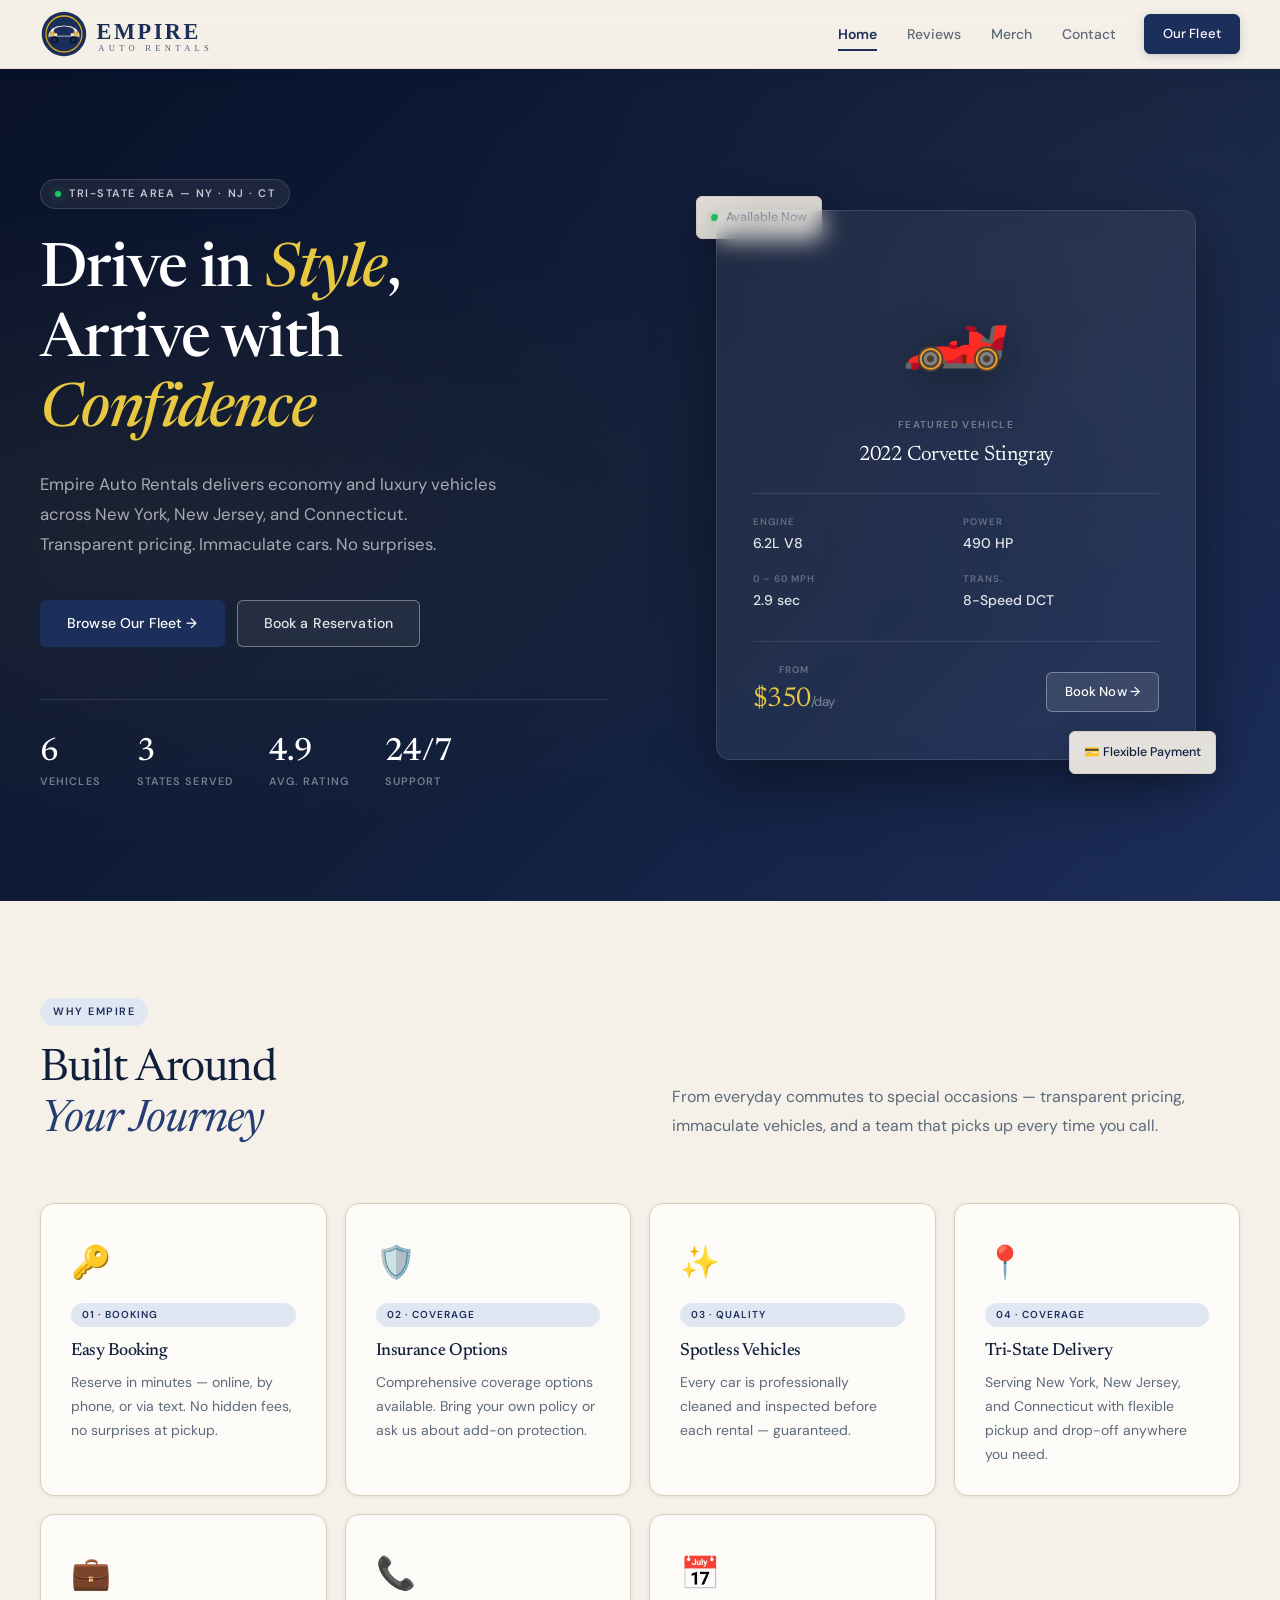
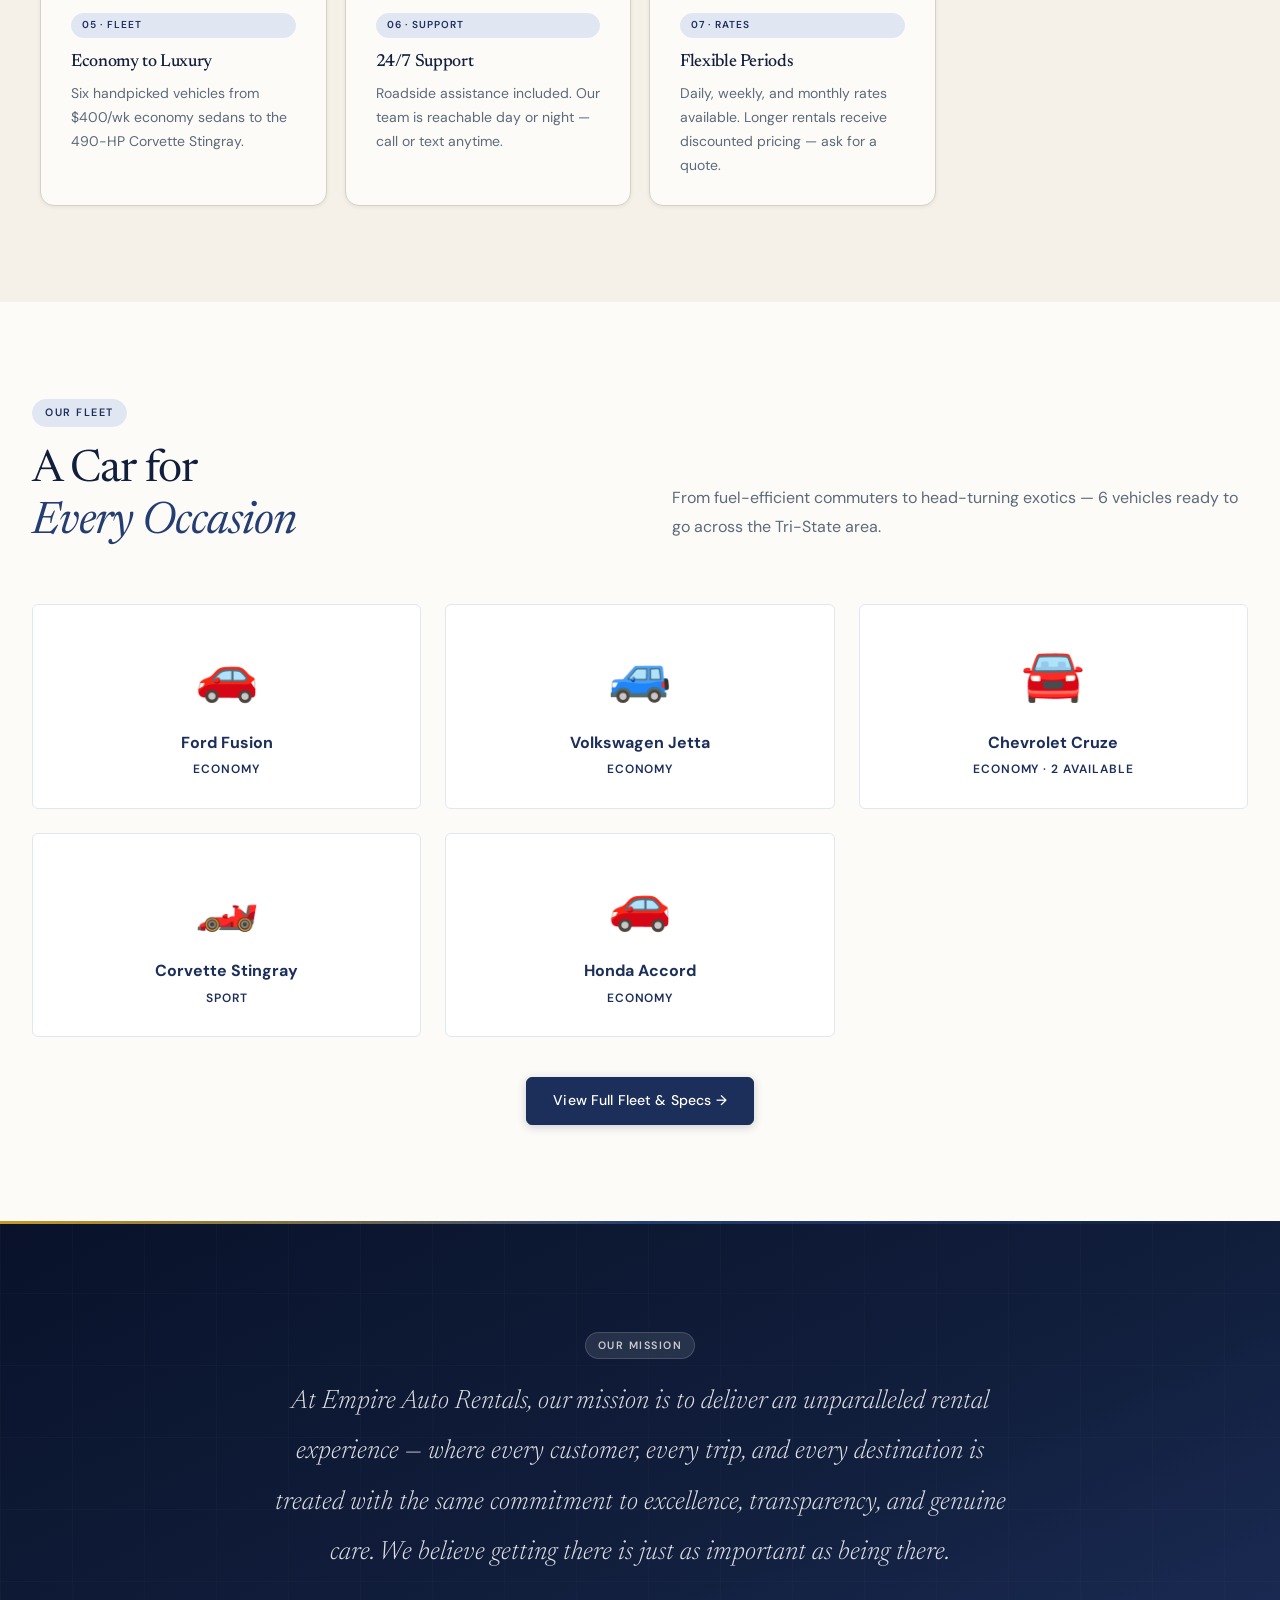
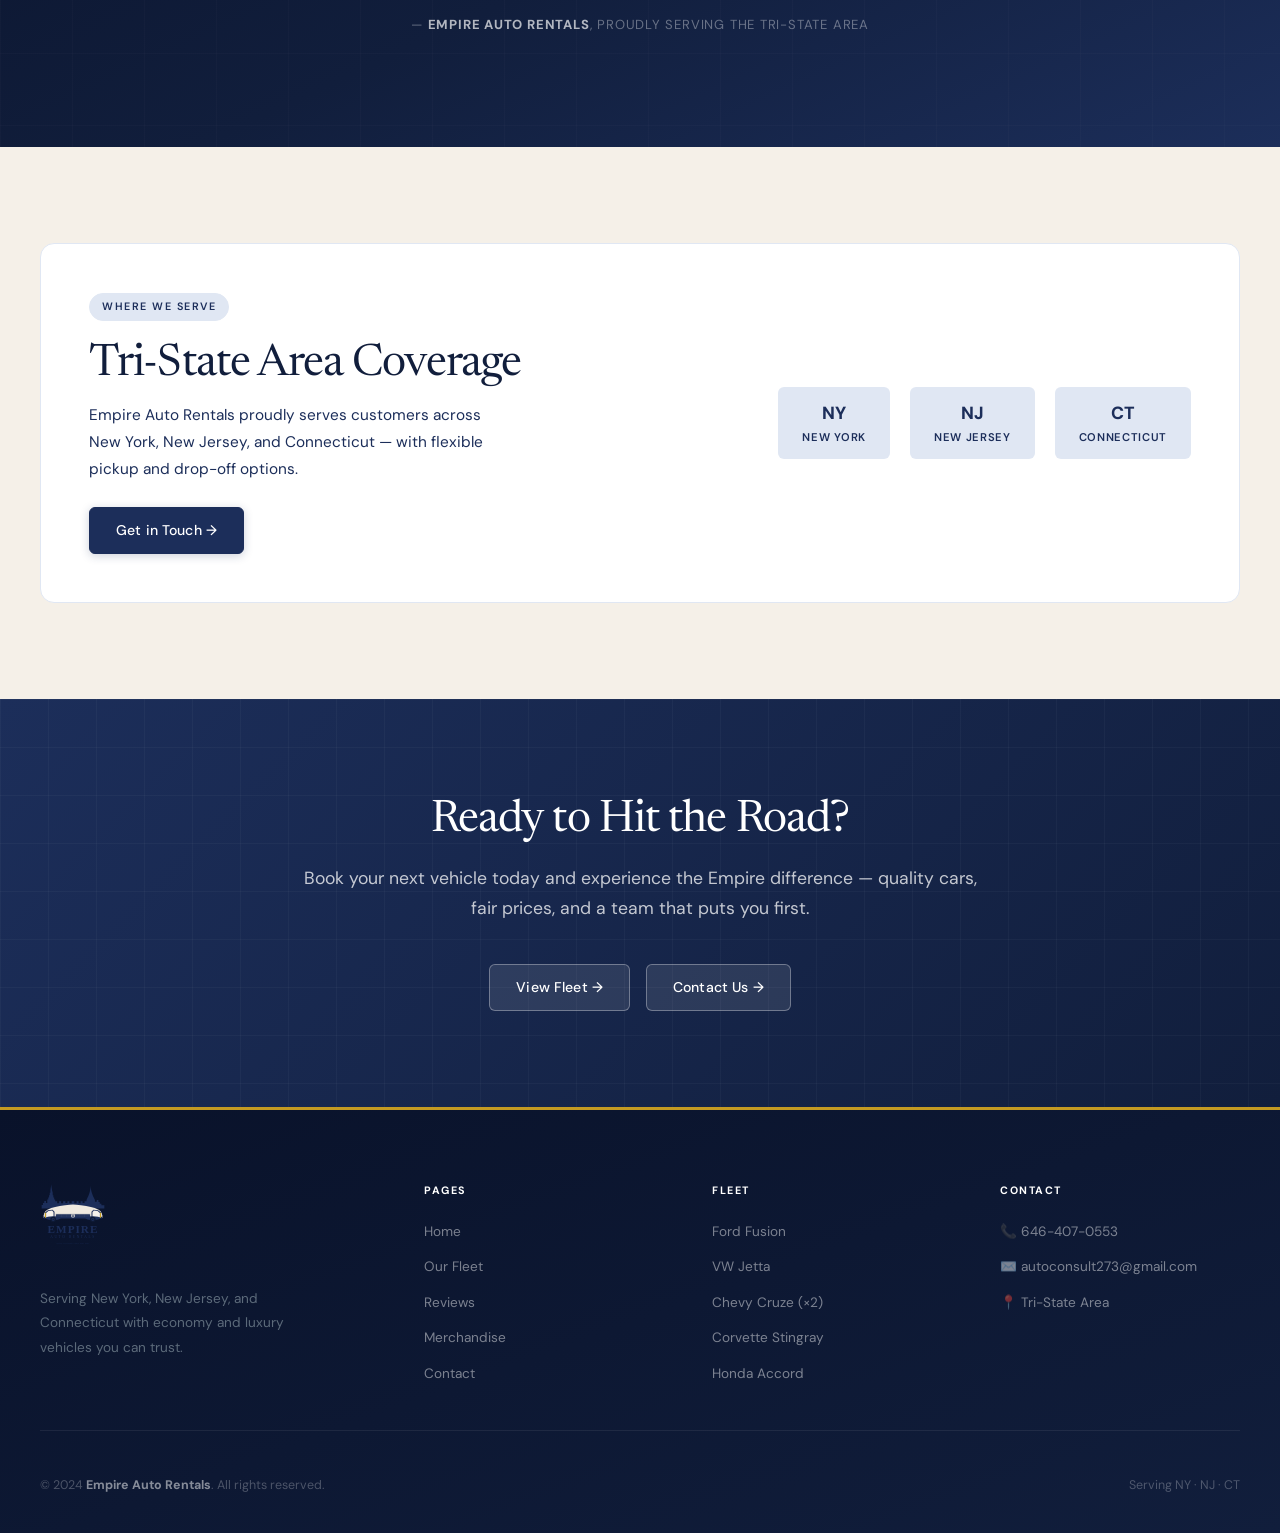
==== index.html @ 50d5dd6f "Add horizontal navbar logo and display full logo in footer" ====
<!DOCTYPE html>
<html lang="en">
<head>
  <meta charset="UTF-8" />
  <meta name="viewport" content="width=device-width, initial-scale=1.0" />
  <title>Empire Auto Rentals — Premium Car Rentals in the Tri-State Area</title>
  <meta name="description" content="Empire Auto Rentals offers economy and luxury car rentals across the Tri-State area. Book online today." />
  <link rel="preconnect" href="https://fonts.googleapis.com" />
  <link rel="preconnect" href="https://fonts.gstatic.com" crossorigin />
  <link href="https://fonts.googleapis.com/css2?family=Newsreader:ital,opsz,wght@0,6..72,300;0,6..72,400;0,6..72,500;0,6..72,700;1,6..72,300;1,6..72,400&family=DM+Sans:ital,opsz,wght@0,9..40,300;0,9..40,400;0,9..40,500;0,9..40,600;0,9..40,700;1,9..40,400&display=swap" rel="stylesheet" />
  <link rel="stylesheet" href="css/styles.css" />
  <style>
    /* ===== HOME EXTRAS ===== */
    .cta-section {
      background: linear-gradient(135deg, var(--blue) 0%, #111E3C 100%);
      padding: 96px 32px;
      text-align: center;
      position: relative;
      overflow: hidden;
    }
    .cta-section::before {
      content: '';
      position: absolute; inset: 0;
      background-image: linear-gradient(rgba(255,255,255,0.03) 1px, transparent 1px),
                        linear-gradient(90deg, rgba(255,255,255,0.03) 1px, transparent 1px);
      background-size: 48px 48px;
    }
    .cta-inner { position: relative; z-index: 1; max-width: 680px; margin: 0 auto; }
    .cta-section h2 { color: var(--white); margin-bottom: 16px; }
    .cta-section p  { color: rgba(255,255,255,0.75); font-size: 1.1rem; margin-bottom: 40px; }
    .cta-buttons    { display: flex; gap: 16px; justify-content: center; flex-wrap: wrap; }
    .cta-buttons .btn-outline { color: var(--white); border-color: rgba(255,255,255,0.5); }
    .cta-buttons .btn-outline:hover { background: rgba(255,255,255,0.15); border-color: var(--white); }

    .preview-section { background: var(--card); padding: 96px 32px; }
    .preview-cars {
      display: grid;
      grid-template-columns: repeat(3, 1fr);
      gap: 24px;
      margin-bottom: 40px;
    }
    .preview-car {
      background: var(--white);
      border-radius: var(--radius);
      border: 1px solid var(--blue-pale);
      padding: 28px 24px;
      text-align: center;
      transition: all var(--transition);
    }
    .preview-car:hover {
      transform: translateY(-6px);
      box-shadow: var(--shadow-md);
      border-color: #B0C0DA;
    }
    .preview-car-emoji { font-size: 3.2rem; margin-bottom: 12px; }
    .preview-car-name  { font-weight: 700; color: var(--blue); font-size: 1rem; margin-bottom: 4px; }
    .preview-car-type  { font-size: 0.75rem; color: var(--text-muted); font-weight: 600; text-transform: uppercase; letter-spacing: 0.08em; }

    .service-area {
      background: var(--white);
      border-radius: var(--radius-lg);
      border: 1px solid var(--blue-pale);
      padding: 48px;
      display: flex;
      align-items: center;
      gap: 48px;
      flex-wrap: wrap;
    }
    .service-text { flex: 1; min-width: 240px; }
    .service-states {
      display: flex;
      gap: 20px;
      flex-wrap: wrap;
    }
    .state-chip {
      background: var(--blue-pale);
      color: var(--blue);
      padding: 12px 24px;
      border-radius: var(--radius);
      font-weight: 800;
      font-size: 1.1rem;
      text-align: center;
    }
    .state-chip small {
      display: block;
      font-size: 0.7rem;
      font-weight: 600;
      color: var(--text-muted);
      text-transform: uppercase;
      letter-spacing: 0.06em;
    }

    @media (max-width: 768px) {
      .preview-cars   { grid-template-columns: 1fr 1fr; }
      .service-area   { padding: 28px; gap: 28px; }
    }
    @media (max-width: 500px) {
      .preview-cars   { grid-template-columns: 1fr; }
    }
  </style>
</head>
<body>

  <!-- ===== NAVBAR ===== -->
  <nav class="navbar">
    <div class="nav-inner">
      <a href="index.html" class="nav-logo">
        <img src="images/logo-nav.svg" alt="Empire Auto Rentals" style="height:48px;width:auto;display:block">
      </a>
      <ul class="nav-links">
        <li><a href="index.html"        class="nav-link active">Home</a></li>
        <li><a href="reviews.html"      class="nav-link">Reviews</a></li>
        <li><a href="merchandise.html"  class="nav-link">Merch</a></li>
        <li><a href="contact.html"      class="nav-link">Contact</a></li>
        <li><a href="https://widget.wheelbasepro.com/?dealer_id=5032721&store_type=auto" class="btn btn-primary btn-sm nav-cta" target="_blank" rel="noopener">Our Fleet</a></li>
      </ul>
      <button class="nav-toggle" aria-label="Toggle menu">
        <span></span><span></span><span></span>
      </button>
    </div>
  </nav>

  <!-- ===== HERO ===== -->
  <section class="hero">
    <div class="hero-inner">
      <div class="hero-content">
        <div class="hero-badge">
          <div class="dot"></div> Tri-State Area — NY · NJ · CT
        </div>
        <h1 class="hero-title">
          Drive in <em>Style</em>,<br />Arrive with <em>Confidence</em>
        </h1>
        <p class="hero-desc">
          Empire Auto Rentals delivers economy and luxury vehicles across New York, New Jersey, and Connecticut. Transparent pricing. Immaculate cars. No surprises.
        </p>
        <div class="hero-actions">
          <a href="https://widget.wheelbasepro.com/?dealer_id=5032721&store_type=auto" class="btn btn-primary" target="_blank" rel="noopener">Browse Our Fleet →</a>
          <a href="contact.html" class="btn btn-outline">Book a Reservation</a>
        </div>
        <div class="hero-stats">
          <div>
            <span class="hero-stat-num">6</span>
            <span class="hero-stat-label">Vehicles</span>
          </div>
          <div>
            <span class="hero-stat-num">3</span>
            <span class="hero-stat-label">States Served</span>
          </div>
          <div>
            <span class="hero-stat-num">4.9</span>
            <span class="hero-stat-label">Avg. Rating</span>
          </div>
          <div>
            <span class="hero-stat-num">24/7</span>
            <span class="hero-stat-label">Support</span>
          </div>
        </div>
      </div>
      <div class="hero-visual">
        <div class="hero-car-showcase">
          <div class="floating-badge badge-tl">
            <div class="dot"></div> Available Now
          </div>
          <div class="hero-car-card">
            <div class="hero-car-icon">🏎️</div>
            <div class="hero-car-label">Featured Vehicle</div>
            <div class="hero-car-name">2022 Corvette Stingray</div>
            <div class="hero-car-divider"></div>
            <div class="hero-car-specs">
              <div>
                <span class="hero-spec-label">Engine</span>
                <span class="hero-spec-value">6.2L V8</span>
              </div>
              <div>
                <span class="hero-spec-label">Power</span>
                <span class="hero-spec-value">490 HP</span>
              </div>
              <div>
                <span class="hero-spec-label">0 – 60 mph</span>
                <span class="hero-spec-value">2.9 sec</span>
              </div>
              <div>
                <span class="hero-spec-label">Trans.</span>
                <span class="hero-spec-value">8-Speed DCT</span>
              </div>
            </div>
            <div class="hero-card-footer">
              <div>
                <div class="hero-price-label">From</div>
                <div class="hero-price-val">$350<span>/day</span></div>
              </div>
              <a href="https://widget.wheelbasepro.com/?dealer_id=5032721&store_type=auto" class="btn btn-ghost btn-sm" target="_blank" rel="noopener">Book Now →</a>
            </div>
          </div>
          <div class="floating-badge badge-br">
            💳 Flexible Payment
          </div>
        </div>
      </div>
    </div>
  </section>

  <!-- ===== WHY CHOOSE US ===== -->
  <section class="section features-section">
    <div class="container">
      <div class="m-intro">
        <div>
          <span class="eyebrow">Why Empire</span>
          <h2>Built Around<br><em>Your Journey</em></h2>
        </div>
        <p class="lede">From everyday commutes to special occasions — transparent pricing, immaculate vehicles, and a team that picks up every time you call.</p>
      </div>
      <div class="m-card-grid">
        <div class="m-card">
          <span class="ico">🔑</span>
          <span class="pill">01 · Booking</span>
          <h3>Easy Booking</h3>
          <p>Reserve in minutes — online, by phone, or via text. No hidden fees, no surprises at pickup.</p>
        </div>
        <div class="m-card">
          <span class="ico">🛡️</span>
          <span class="pill">02 · Coverage</span>
          <h3>Insurance Options</h3>
          <p>Comprehensive coverage options available. Bring your own policy or ask us about add-on protection.</p>
        </div>
        <div class="m-card">
          <span class="ico">✨</span>
          <span class="pill">03 · Quality</span>
          <h3>Spotless Vehicles</h3>
          <p>Every car is professionally cleaned and inspected before each rental — guaranteed.</p>
        </div>
        <div class="m-card">
          <span class="ico">📍</span>
          <span class="pill">04 · Coverage</span>
          <h3>Tri-State Delivery</h3>
          <p>Serving New York, New Jersey, and Connecticut with flexible pickup and drop-off anywhere you need.</p>
        </div>
        <div class="m-card">
          <span class="ico">💼</span>
          <span class="pill">05 · Fleet</span>
          <h3>Economy to Luxury</h3>
          <p>Six handpicked vehicles from $400/wk economy sedans to the 490-HP Corvette Stingray.</p>
        </div>
        <div class="m-card">
          <span class="ico">📞</span>
          <span class="pill">06 · Support</span>
          <h3>24/7 Support</h3>
          <p>Roadside assistance included. Our team is reachable day or night — call or text anytime.</p>
        </div>
        <div class="m-card">
          <span class="ico">📅</span>
          <span class="pill">07 · Rates</span>
          <h3>Flexible Periods</h3>
          <p>Daily, weekly, and monthly rates available. Longer rentals receive discounted pricing — ask for a quote.</p>
        </div>
      </div>
    </div>
  </section>

  <!-- ===== FLEET PREVIEW ===== -->
  <section class="section preview-section">
    <div class="container">
      <div class="m-intro">
        <div>
          <span class="eyebrow">Our Fleet</span>
          <h2>A Car for<br><em>Every Occasion</em></h2>
        </div>
        <p class="lede">From fuel-efficient commuters to head-turning exotics — 6 vehicles ready to go across the Tri-State area.</p>
      </div>
      <div class="preview-cars">
        <div class="preview-car">
          <div class="preview-car-emoji">🚗</div>
          <div class="preview-car-name">Ford Fusion</div>
          <div class="preview-car-type">Economy</div>
        </div>
        <div class="preview-car">
          <div class="preview-car-emoji">🚙</div>
          <div class="preview-car-name">Volkswagen Jetta</div>
          <div class="preview-car-type">Economy</div>
        </div>
        <div class="preview-car">
          <div class="preview-car-emoji">🚘</div>
          <div class="preview-car-name">Chevrolet Cruze</div>
          <div class="preview-car-type">Economy · 2 available</div>
        </div>
        <div class="preview-car">
          <div class="preview-car-emoji">🏎️</div>
          <div class="preview-car-name">Corvette Stingray</div>
          <div class="preview-car-type">Sport</div>
        </div>
        <div class="preview-car">
          <div class="preview-car-emoji">🚗</div>
          <div class="preview-car-name">Honda Accord</div>
          <div class="preview-car-type">Economy</div>
        </div>
      </div>
      <div style="text-align:center">
        <a href="https://widget.wheelbasepro.com/?dealer_id=5032721&store_type=auto" class="btn btn-primary" target="_blank" rel="noopener">View Full Fleet & Specs →</a>
      </div>
    </div>
  </section>

  <!-- ===== MISSION ===== -->
  <section class="mission-section">
    <div class="mission-inner">
      <span class="section-label" style="background:rgba(255,255,255,0.1);color:rgba(255,255,255,0.75);border-color:rgba(255,255,255,0.15)">Our Mission</span>
      <p class="mission-quote">
        At Empire Auto Rentals, our mission is to deliver an unparalleled rental experience — where every customer, every trip, and every destination is treated with the same commitment to excellence, transparency, and genuine care. We believe getting there is just as important as being there.
      </p>
      <p class="mission-attribution">— <strong>Empire Auto Rentals</strong>, Proudly Serving the Tri-State Area</p>
    </div>
  </section>

  <!-- ===== SERVICE AREA ===== -->
  <section class="section" style="background:var(--cream)">
    <div class="container">
      <div class="service-area">
        <div class="service-text">
          <span class="section-label">Where We Serve</span>
          <h2 class="section-title" style="margin-bottom:12px">Tri-State Area Coverage</h2>
          <p style="color:var(--text-muted);margin-bottom:24px;max-width:420px">
            Empire Auto Rentals proudly serves customers across New York, New Jersey, and Connecticut — with flexible pickup and drop-off options.
          </p>
          <a href="contact.html" class="btn btn-primary">Get in Touch →</a>
        </div>
        <div class="service-states">
          <div class="state-chip">NY<small>New York</small></div>
          <div class="state-chip">NJ<small>New Jersey</small></div>
          <div class="state-chip">CT<small>Connecticut</small></div>
        </div>
      </div>
    </div>
  </section>

  <!-- ===== CTA ===== -->
  <section class="cta-section">
    <div class="cta-inner">
      <h2>Ready to Hit the Road?</h2>
      <p>Book your next vehicle today and experience the Empire difference — quality cars, fair prices, and a team that puts you first.</p>
      <div class="cta-buttons">
        <a href="https://widget.wheelbasepro.com/?dealer_id=5032721&store_type=auto" class="btn btn-ghost" target="_blank" rel="noopener">View Fleet →</a>
        <a href="contact.html" class="btn btn-ghost">Contact Us →</a>
      </div>
    </div>
  </section>

  <!-- ===== FOOTER ===== -->
  <footer class="footer">
    <div class="footer-inner">
      <div class="footer-top">
        <div class="footer-brand">
          <a href="index.html" style="display:inline-block;margin-bottom:16px">
            <img src="images/logo.svg" alt="Empire Auto Rentals" style="height:64px;width:auto;display:block">
          </a>
          <p class="footer-tagline">
            Serving New York, New Jersey, and Connecticut with economy and luxury vehicles you can trust.
          </p>
        </div>
        <div class="footer-col">
          <h5>Pages</h5>
          <ul class="footer-links">
            <li><a href="index.html"       class="footer-link">Home</a></li>
            <li><a href="https://widget.wheelbasepro.com/?dealer_id=5032721&store_type=auto" class="footer-link" target="_blank" rel="noopener">Our Fleet</a></li>
            <li><a href="reviews.html"     class="footer-link">Reviews</a></li>
            <li><a href="merchandise.html" class="footer-link">Merchandise</a></li>
            <li><a href="contact.html"     class="footer-link">Contact</a></li>
          </ul>
        </div>
        <div class="footer-col">
          <h5>Fleet</h5>
          <ul class="footer-links">
            <li><a href="https://widget.wheelbasepro.com/?dealer_id=5032721&store_type=auto" class="footer-link" target="_blank" rel="noopener">Ford Fusion</a></li>
            <li><a href="https://widget.wheelbasepro.com/?dealer_id=5032721&store_type=auto" class="footer-link" target="_blank" rel="noopener">VW Jetta</a></li>
            <li><a href="https://widget.wheelbasepro.com/?dealer_id=5032721&store_type=auto" class="footer-link" target="_blank" rel="noopener">Chevy Cruze (×2)</a></li>
            <li><a href="https://widget.wheelbasepro.com/?dealer_id=5032721&store_type=auto" class="footer-link" target="_blank" rel="noopener">Corvette Stingray</a></li>
            <li><a href="https://widget.wheelbasepro.com/?dealer_id=5032721&store_type=auto" class="footer-link" target="_blank" rel="noopener">Honda Accord</a></li>
          </ul>
        </div>
        <div class="footer-col">
          <h5>Contact</h5>
          <ul class="footer-links">
            <li><a href="tel:+16464070553" class="footer-link">📞 646-407-0553</a></li>
            <li><a href="mailto:autoconsult273@gmail.com" class="footer-link">✉️ autoconsult273@gmail.com</a></li>
            <li><a href="contact.html" class="footer-link">📍 Tri-State Area</a></li>
          </ul>
        </div>
      </div>
      <div class="footer-bottom">
        <p class="footer-copy">© 2024 <strong>Empire Auto Rentals</strong>. All rights reserved.</p>
        <p class="footer-copy">Serving NY · NJ · CT</p>
      </div>
    </div>
  </footer>

  <script src="js/main.js"></script>
</body>
</html>
---- css/styles.css ----
/* ===== ROOT VARIABLES ===== */
:root {
  --serif: 'Newsreader', Georgia, serif;
  --sans:  'DM Sans', 'Helvetica Neue', Arial, sans-serif;

  /* Cream palette (logo cream #F0EAE0) */
  --bg:        #F5F0E8;
  --bg-mid:    #F0EAE0;
  --bg-dark:   #E6DDD0;
  --card:      #FDFBF7;
  --border:    #D9D0C0;

  /* Navy palette (logo navy #1C2E5A) */
  --blue:      #1C2E5A;
  --blue-h:    #152344;
  --blue-mid:  #243D72;
  --blue-pale: #E0E7F3;

  --navy:      #111E3C;
  --navy-mid:  #1C2E5A;

  /* Text */
  --ink:       #1C2E5A;
  --muted:     #5C6A7A;
  --faint:     #8898AA;

  --white:     #FFFFFF;
  --gold:      #C49A22;
  --gold-lt:   #E8C840;

  /* Shadows */
  --sh-sm: 0 1px 4px rgba(28,46,90,0.07);
  --sh-md: 0 4px 20px rgba(28,46,90,0.12);
  --sh-lg: 0 12px 44px rgba(28,46,90,0.17);

  --radius:    6px;
  --radius-lg: 14px;
  --ease:      0.22s ease;
}

/* ===== RESET ===== */
*, *::before, *::after { box-sizing: border-box; margin: 0; padding: 0; }
html { scroll-behavior: smooth; font-size: 16px; }
body {
  font-family: var(--sans);
  background: var(--bg);
  color: var(--ink);
  line-height: 1.65;
  -webkit-font-smoothing: antialiased;
}
img { max-width: 100%; display: block; }
a { text-decoration: none; color: inherit; }
ul { list-style: none; }

/* ===== TYPOGRAPHY ===== */
h1, h2, h3 {
  font-family: var(--serif);
  font-weight: 400;
  line-height: 1.15;
  color: var(--navy);
  letter-spacing: -0.02em;
}
h4 { font-family: var(--sans); font-weight: 600; font-size: 1rem; color: var(--navy); }

h1 { font-size: clamp(2.4rem, 5.5vw, 3.8rem); font-weight: 500; }
h2 { font-size: clamp(1.9rem, 3.5vw, 2.8rem); }
h3 { font-size: clamp(1.2rem, 2vw, 1.55rem); }

h1 em, h2 em, h3 em {
  font-style: italic;
  color: var(--blue-mid);
}

p { color: var(--muted); line-height: 1.75; font-size: 0.96rem; }

/* ===== EYEBROW / PILL LABELS ===== */
.eyebrow {
  display: inline-block;
  font-family: var(--sans);
  font-size: 0.67rem;
  font-weight: 600;
  letter-spacing: 0.14em;
  text-transform: uppercase;
  color: var(--blue);
  border: 1px solid var(--blue-pale);
  background: var(--blue-pale);
  padding: 4px 12px;
  border-radius: 100px;
  margin-bottom: 18px;
}

/* legacy alias */
.section-label { display: inline-block; font-family: var(--sans); font-size: 0.67rem; font-weight: 600; letter-spacing: 0.14em; text-transform: uppercase; color: var(--blue); border: 1px solid var(--blue-pale); background: var(--blue-pale); padding: 4px 12px; border-radius: 100px; margin-bottom: 18px; }

/* Section intro — two-column (heading left, lede right) */
.m-intro {
  display: grid;
  grid-template-columns: 1fr 1fr;
  gap: 32px 64px;
  align-items: end;
  margin-bottom: 56px;
}
.m-intro h2 { margin-bottom: 0; }
.m-intro .lede { font-size: 1rem; color: var(--muted); line-height: 1.8; padding-bottom: 6px; }

/* Centered intro variant */
.m-intro-center { text-align: center; max-width: 640px; margin: 0 auto 56px; }
.m-intro-center h2 { margin-bottom: 14px; }
.m-intro-center p  { color: var(--muted); }

.section-title { margin-bottom: 10px; }
.section-sub   { color: var(--muted); font-size: 1rem; margin-bottom: 48px; max-width: 560px; }
.section-center .section-sub { margin-left: auto; margin-right: auto; }

/* ===== BUTTONS ===== */
.btn {
  display: inline-flex;
  align-items: center;
  gap: 8px;
  padding: 11px 26px;
  border-radius: var(--radius);
  font-family: var(--sans);
  font-weight: 500;
  font-size: 0.88rem;
  letter-spacing: 0.01em;
  cursor: pointer;
  border: 1.5px solid transparent;
  transition: all var(--ease);
  white-space: nowrap;
}

.btn-primary {
  background: var(--blue);
  color: var(--white);
  border-color: var(--blue);
  box-shadow: 0 2px 10px rgba(28,46,90,0.22);
}
.btn-primary:hover {
  background: var(--blue-h);
  border-color: var(--blue-h);
  transform: translateY(-2px);
  box-shadow: 0 8px 24px rgba(28,46,90,0.35);
}

.btn-outline {
  background: transparent;
  color: var(--blue);
  border-color: var(--blue);
}
.btn-outline:hover {
  background: var(--blue);
  color: var(--white);
  transform: translateY(-1px);
}

.btn-dark {
  background: var(--navy);
  color: var(--white);
  border-color: var(--navy);
}
.btn-dark:hover {
  background: var(--navy-mid);
  border-color: var(--navy-mid);
  transform: translateY(-2px);
  box-shadow: 0 6px 20px rgba(28,46,90,0.32);
}

.btn-ghost {
  background: rgba(255,255,255,0.1);
  color: var(--white);
  border-color: rgba(255,255,255,0.32);
}
.btn-ghost:hover {
  background: rgba(255,255,255,0.2);
  border-color: rgba(255,255,255,0.6);
  transform: translateY(-1px);
}

/* outline button on dark hero */
.hero .btn-outline {
  color: rgba(255,255,255,0.88);
  border-color: rgba(255,255,255,0.36);
  background: rgba(255,255,255,0.06);
}
.hero .btn-outline:hover {
  background: rgba(255,255,255,0.15);
  color: var(--white);
  border-color: rgba(255,255,255,0.65);
}

.btn-sm { padding: 8px 18px; font-size: 0.82rem; }

/* ===== NAVBAR ===== */
.navbar {
  position: sticky;
  top: 0;
  z-index: 1000;
  background: rgba(245,240,232,0.82);
  backdrop-filter: blur(14px);
  -webkit-backdrop-filter: blur(14px);
  border-bottom: 1px solid rgba(217,208,192,0.6);
  box-shadow: 0 1px 0 rgba(28,46,90,0.04), 0 2px 16px rgba(28,46,90,0.06);
}

.nav-inner {
  max-width: 1280px;
  margin: 0 auto;
  padding: 0 40px;
  height: 68px;
  display: flex;
  align-items: center;
  justify-content: space-between;
}

.nav-logo { display: flex; align-items: center; gap: 12px; }
.nav-logo-icon { width:40px; height:40px; background:var(--navy); border-radius:var(--radius); display:flex; align-items:center; justify-content:center; font-size:1.1rem; }
.nav-logo-text { display:flex; flex-direction:column; line-height:1.15; }
.nav-logo-name { font-family:var(--serif); font-weight:500; font-size:1.08rem; color:var(--navy); letter-spacing:-0.01em; }
.nav-logo-tag  { font-size:0.6rem; font-weight:600; letter-spacing:0.12em; text-transform:uppercase; color:var(--muted); }

.nav-links { display:flex; align-items:center; gap:2px; }

.nav-link {
  padding: 7px 14px;
  border-radius: var(--radius);
  font-family: var(--sans);
  font-weight: 500;
  font-size: 0.875rem;
  color: var(--muted);
  transition: all var(--ease);
  position: relative;
}
.nav-link:hover { color: var(--navy); background: rgba(28,46,90,0.04); }
.nav-link.active { color: var(--blue); font-weight: 600; }
.nav-link.active::after {
  content: '';
  position: absolute;
  bottom: -1px; left: 14px; right: 14px;
  height: 2px;
  background: var(--blue);
}
.nav-cta { margin-left: 12px; }

.nav-toggle {
  display: none;
  flex-direction: column;
  gap: 5px;
  cursor: pointer;
  padding: 6px;
  border-radius: var(--radius);
  background: none;
  border: none;
}
.nav-toggle span { display:block; width:22px; height:2px; background:var(--navy); border-radius:1px; transition:all var(--ease); }

/* ===== HERO ===== */
.hero {
  background: linear-gradient(135deg, #09122A 0%, #111E3C 55%, #1C2E5A 100%);
  position: relative;
  overflow: hidden;
}
.hero::after {
  content: '';
  position: absolute; inset: 0;
  background:
    radial-gradient(ellipse at 10% 55%, rgba(212,168,32,0.07) 0%, transparent 50%),
    radial-gradient(ellipse at 88% 15%, rgba(255,255,255,0.04) 0%, transparent 45%);
  pointer-events: none;
}

.hero-inner {
  max-width: 1280px;
  margin: 0 auto;
  padding: 96px 40px;
  display: grid;
  grid-template-columns: 1fr 1fr;
  gap: 64px;
  align-items: center;
  min-height: calc(100vh - 68px);
  position: relative;
  z-index: 1;
}

.hero-badge {
  display: inline-flex;
  align-items: center;
  gap: 8px;
  color: rgba(255,255,255,0.75);
  font-size: 0.68rem;
  font-weight: 600;
  letter-spacing: 0.14em;
  text-transform: uppercase;
  border: 1px solid rgba(255,255,255,0.14);
  background: rgba(255,255,255,0.07);
  padding: 5px 14px;
  border-radius: 100px;
  margin-bottom: 28px;
}
.hero-badge .dot { width:6px; height:6px; background:#22c55e; border-radius:50%; box-shadow:0 0 8px rgba(34,197,94,0.55); }

.hero-title { color:var(--white); margin-bottom:22px; }
.hero-title em { font-style:italic; color:var(--gold-lt); }

.hero-desc {
  font-family: var(--sans);
  color: rgba(255,255,255,0.62);
  font-size: 1.05rem;
  margin-bottom: 40px;
  max-width: 460px;
  line-height: 1.8;
}

.hero-actions { display:flex; gap:12px; flex-wrap:wrap; }

.hero-stats {
  display: flex;
  gap: 36px;
  margin-top: 52px;
  padding-top: 36px;
  border-top: 1px solid rgba(255,255,255,0.1);
}
.hero-stat-num   { display:block; font-family:var(--serif); font-size:2rem; font-weight:500; color:var(--white); letter-spacing:-0.02em; line-height:1; }
.hero-stat-label { display:block; font-size:0.68rem; font-weight:600; color:rgba(255,255,255,0.42); text-transform:uppercase; letter-spacing:0.1em; margin-top:5px; }

/* Hero visual */
.hero-visual { display:flex; justify-content:center; align-items:center; position:relative; }
.hero-car-showcase { width:100%; max-width:480px; position:relative; }

.hero-car-card {
  background: rgba(255,255,255,0.06);
  border: 1px solid rgba(255,255,255,0.11);
  border-radius: var(--radius-lg);
  padding: 40px 36px 36px;
  text-align: center;
  box-shadow: 0 24px 64px rgba(0,0,0,0.4);
  backdrop-filter: blur(12px);
}

.hero-car-icon { font-size:5.5rem; margin-bottom:20px; filter:drop-shadow(0 8px 24px rgba(0,0,0,0.5)); animation:floatCar 4.5s ease-in-out infinite; }
@keyframes floatCar { 0%,100%{transform:translateY(0)} 50%{transform:translateY(-10px)} }

.hero-car-label { font-size:0.63rem; font-weight:600; letter-spacing:0.14em; text-transform:uppercase; color:rgba(255,255,255,0.38); margin-bottom:6px; }
.hero-car-name  { font-family:var(--serif); color:var(--white); font-size:1.3rem; font-weight:400; letter-spacing:-0.01em; margin-bottom:20px; }
.hero-car-divider { height:1px; background:rgba(255,255,255,0.1); margin-bottom:20px; }

.hero-car-specs { display:grid; grid-template-columns:1fr 1fr; gap:14px; text-align:left; }
.hero-spec-label { font-size:0.6rem; font-weight:600; letter-spacing:0.1em; text-transform:uppercase; color:rgba(255,255,255,0.3); display:block; }
.hero-spec-value { font-size:0.88rem; font-weight:500; color:rgba(255,255,255,0.88); }

.hero-card-footer { margin-top:28px; padding-top:20px; border-top:1px solid rgba(255,255,255,0.1); display:flex; justify-content:space-between; align-items:center; }
.hero-price-label { font-size:0.6rem; font-weight:600; letter-spacing:0.1em; text-transform:uppercase; color:rgba(255,255,255,0.32); }
.hero-price-val   { font-family:var(--serif); font-size:1.7rem; font-weight:400; color:var(--gold-lt); letter-spacing:-0.02em; }
.hero-price-val span { font-size:0.82rem; font-weight:400; color:rgba(255,255,255,0.42); font-family:var(--sans); }

.floating-badge {
  position: absolute;
  background: rgba(245,240,232,0.92);
  backdrop-filter: blur(8px);
  border: 1px solid var(--border);
  border-radius: var(--radius);
  padding: 10px 14px;
  box-shadow: 0 8px 24px rgba(0,0,0,0.18);
  font-size: 0.78rem;
  font-weight: 500;
  color: var(--navy);
  display: flex;
  align-items: center;
  gap: 8px;
}
.floating-badge.badge-tl { top:-14px; left:-20px; }
.floating-badge.badge-br { bottom:-14px; right:-20px; }
.floating-badge .dot { width:7px; height:7px; background:#22c55e; border-radius:50%; box-shadow:0 0 8px rgba(34,197,94,0.5); }

/* ===== SECTIONS ===== */
.section { padding: 96px 40px; }
.section-center { text-align: center; }
.container { max-width: 1280px; margin: 0 auto; }

/* ===== FEATURE / M-CARD GRID ===== */
.features-section { background: var(--bg); }

.m-card-grid {
  display: grid;
  grid-template-columns: repeat(auto-fill, minmax(280px, 1fr));
  gap: 18px;
}

.m-card {
  background: var(--card);
  border: 1px solid var(--border);
  border-radius: var(--radius-lg);
  padding: 32px 30px 28px;
  transition: all var(--ease);
  box-shadow: var(--sh-sm);
  display: flex;
  flex-direction: column;
}
.m-card:hover {
  transform: translateY(-5px);
  box-shadow: var(--sh-md);
  border-color: rgba(28,46,90,0.25);
}

.m-card .ico { font-size: 2rem; margin-bottom: 14px; display: block; }

.pill {
  display: inline-block;
  font-family: var(--sans);
  font-size: 0.63rem;
  font-weight: 600;
  letter-spacing: 0.1em;
  text-transform: uppercase;
  color: var(--blue);
  background: var(--blue-pale);
  border: 1px solid var(--blue-pale);
  padding: 3px 10px;
  border-radius: 100px;
  margin-bottom: 14px;
}

.m-card h3 {
  font-size: 1.1rem;
  font-weight: 500;
  margin-bottom: 10px;
  color: var(--navy);
}

.m-card p {
  font-size: 0.875rem;
  color: var(--muted);
  line-height: 1.7;
  flex: 1;
}

.m-card .meta {
  margin-top: 18px;
  padding-top: 14px;
  border-top: 1px solid var(--border);
  font-size: 0.75rem;
  color: var(--faint);
  font-weight: 500;
  display: flex;
  gap: 8px;
}

/* Legacy features grid (kept for compatibility) */
.features-grid {
  display: grid;
  grid-template-columns: repeat(auto-fit, minmax(240px, 1fr));
  gap: 18px;
}
.feature-card {
  background: var(--card);
  padding: 32px 28px;
  border-radius: var(--radius-lg);
  border: 1px solid var(--border);
  box-shadow: var(--sh-sm);
  transition: all var(--ease);
}
.feature-card:hover { transform:translateY(-5px); box-shadow:var(--sh-md); border-color:rgba(28,46,90,0.25); }
.feature-icon { font-size:2rem; margin-bottom:16px; display:block; }
.feature-title { font-family:var(--serif); font-size:1.1rem; font-weight:500; color:var(--navy); margin-bottom:10px; }
.feature-desc  { font-size:0.875rem; color:var(--muted); line-height:1.7; }

/* ===== STATS ROW ===== */
.stats-row {
  display: grid;
  grid-template-columns: repeat(4, 1fr);
  gap: 1px;
  background: var(--border);
  border: 1px solid var(--border);
  border-radius: var(--radius-lg);
  overflow: hidden;
  margin-bottom: 64px;
}
.stat-cell {
  background: var(--card);
  padding: 32px 28px;
  text-align: center;
}
.stat-num   { font-family:var(--serif); font-size:2.4rem; font-weight:400; color:var(--navy); letter-spacing:-0.03em; line-height:1; display:block; }
.stat-label { font-size:0.7rem; font-weight:600; letter-spacing:0.1em; text-transform:uppercase; color:var(--muted); margin-top:6px; display:block; }

/* ===== MISSION ===== */
.mission-section {
  background: linear-gradient(155deg, #09122A 0%, #111E3C 55%, #1C2E5A 100%);
  padding: 110px 40px;
  position: relative;
  overflow: hidden;
}
.mission-section::before {
  content: '';
  position: absolute;
  top: 0; left: 0; right: 0;
  height: 3px;
  background: linear-gradient(90deg, var(--gold), var(--blue-mid), transparent);
}
.mission-section::after {
  content: '';
  position: absolute; inset: 0;
  background-image:
    linear-gradient(rgba(240,234,224,0.02) 1px, transparent 1px),
    linear-gradient(90deg, rgba(240,234,224,0.02) 1px, transparent 1px);
  background-size: 72px 72px;
  pointer-events: none;
}
.mission-inner { max-width: 760px; margin: 0 auto; text-align: center; position: relative; z-index: 1; }
.mission-quote { font-family:var(--serif); font-size:clamp(1.2rem,2.4vw,1.65rem); font-weight:300; color:rgba(255,255,255,0.86); line-height:1.9; margin-bottom:36px; font-style:italic; }
.mission-rule  { width:48px; height:2px; background:var(--gold); margin:0 auto 20px; }
.mission-attribution { color:rgba(255,255,255,0.36); font-size:0.82rem; letter-spacing:0.06em; text-transform:uppercase; }
.mission-attribution strong { color:rgba(255,255,255,0.68); }

/* ===== PAGE HERO (inner pages) ===== */
.page-hero {
  background: linear-gradient(135deg, #09122A 0%, #111E3C 60%, #1C2E5A 100%);
  padding: 80px 40px;
  position: relative;
  overflow: hidden;
}
.page-hero::before {
  content: '';
  position: absolute;
  top: 0; left: 0; right: 0;
  height: 3px;
  background: linear-gradient(90deg, var(--gold), var(--blue-mid), transparent);
}
.page-hero::after {
  content: '';
  position: absolute; inset: 0;
  background: radial-gradient(ellipse at 80% 50%, rgba(212,168,32,0.04) 0%, transparent 55%);
  pointer-events: none;
}
.page-hero-inner { max-width: 1280px; margin: 0 auto; position: relative; z-index: 1; }
.page-hero h1 { color: var(--white); margin-bottom: 12px; }
.page-hero p  { font-family:var(--sans); color: rgba(255,255,255,0.6); font-size: 1.05rem; max-width: 520px; }
.page-hero .section-label, .page-hero .eyebrow {
  background: rgba(255,255,255,0.08);
  border-color: rgba(255,255,255,0.14);
  color: rgba(255,255,255,0.72);
}

.breadcrumb { display:flex; align-items:center; gap:8px; font-size:0.78rem; color:rgba(255,255,255,0.36); margin-bottom:20px; }
.breadcrumb a { color:rgba(255,255,255,0.7); font-weight:500; }
.breadcrumb a:hover { color:var(--white); }
.breadcrumb-sep { color:rgba(255,255,255,0.18); }

/* ===== FLEET PAGE ===== */
.fleet-section { background: var(--bg); padding: 72px 40px; }

.fleet-filters {
  display: flex;
  gap: 8px;
  margin-bottom: 48px;
  border-bottom: 1px solid var(--border);
}
.filter-btn { padding:10px 20px; border:none; border-bottom:2px solid transparent; background:none; color:var(--muted); font-family:var(--sans); font-weight:600; font-size:0.85rem; cursor:pointer; transition:all var(--ease); margin-bottom:-1px; }
.filter-btn:hover { color:var(--navy); }
.filter-btn.active { color:var(--blue); border-bottom-color:var(--blue); }

.fleet-grid { display:grid; grid-template-columns:repeat(auto-fill, minmax(340px, 1fr)); gap:22px; }

.car-card {
  background: var(--card);
  border-radius: var(--radius-lg);
  border: 1px solid var(--border);
  overflow: hidden;
  transition: all 0.28s ease;
  display: flex;
  flex-direction: column;
  box-shadow: var(--sh-sm);
}
.car-card:hover { transform:translateY(-6px); box-shadow:0 20px 52px rgba(28,46,90,0.18); border-color:rgba(28,46,90,0.3); }

.car-card-visual {
  background: linear-gradient(160deg, var(--bg-mid) 0%, var(--bg-dark) 100%);
  border-bottom: 1px solid var(--border);
  padding: 40px 28px 28px;
  display: flex; align-items: center; justify-content: center;
  position: relative;
  min-height: 180px;
}
.car-card-visual.luxury { background: linear-gradient(160deg, var(--navy) 0%, #09122A 100%); }

.car-emoji { font-size:4.5rem; filter:drop-shadow(0 8px 18px rgba(0,0,0,0.14)); transition:transform 0.28s ease; }
.car-card:hover .car-emoji { transform:scale(1.07) translateY(-4px); }

.car-badge { position:absolute; top:14px; right:14px; padding:4px 11px; border-radius:100px; font-size:0.62rem; font-weight:700; letter-spacing:0.08em; text-transform:uppercase; }
.badge-economy { background:#DCFCE7; color:#14653A; }
.badge-luxury  { background:#FEF3C7; color:#92400E; }
.badge-sport   { background:#EDE9FE; color:#5B21B6; }

.car-card-body { padding:24px 26px; flex:1; display:flex; flex-direction:column; }

.car-year-model { font-size:0.67rem; font-weight:700; letter-spacing:0.12em; text-transform:uppercase; color:var(--gold); margin-bottom:4px; }

.car-name { font-family:var(--serif); font-size:1.3rem; font-weight:400; color:var(--navy); margin-bottom:18px; letter-spacing:-0.01em; }

.car-specs { display:grid; grid-template-columns:1fr 1fr; gap:10px; margin-bottom:18px; }
.spec-item { display:flex; align-items:flex-start; gap:7px; }
.spec-icon { font-size:0.9rem; flex-shrink:0; margin-top:2px; }
.spec-info { flex:1; }
.spec-label { font-size:0.6rem; font-weight:700; letter-spacing:0.1em; text-transform:uppercase; color:var(--faint); display:block; }
.spec-value { font-size:0.82rem; font-weight:500; color:var(--ink); }

.car-divider { height:1px; background:var(--border); margin-bottom:18px; }
.car-footer  { display:flex; align-items:center; justify-content:space-between; margin-top:auto; }
.car-price   { display:flex; flex-direction:column; }
.price-label  { font-size:0.6rem; font-weight:700; letter-spacing:0.1em; text-transform:uppercase; color:var(--muted); }
.price-amount { font-family:var(--serif); font-size:1.6rem; font-weight:400; color:var(--blue); letter-spacing:-0.02em; }
.price-amount span { font-size:0.78rem; font-weight:400; color:var(--muted); font-family:var(--sans); letter-spacing:0; }

/* ===== REVIEWS PAGE ===== */
.reviews-section { background:var(--bg); padding:72px 40px; }

.reviews-summary {
  background: var(--card);
  border: 1px solid var(--border);
  border-radius: var(--radius-lg);
  padding: 36px 40px;
  display: flex;
  align-items: center;
  gap: 48px;
  margin-bottom: 52px;
  flex-wrap: wrap;
  box-shadow: var(--sh-sm);
}
.rating-big { text-align:center; min-width:110px; }
.rating-number { font-family:var(--serif); font-size:3.8rem; font-weight:400; color:var(--navy); line-height:1; letter-spacing:-0.04em; }
.stars-row { display:flex; gap:3px; justify-content:center; margin:8px 0; }
.star { font-size:1rem; }
.star.filled { color:#D4A020; }
.star.empty  { color:var(--border); }
.rating-count { font-size:0.78rem; color:var(--muted); font-weight:500; }

.rating-bars { flex:1; min-width:220px; }
.rating-bar-row { display:flex; align-items:center; gap:10px; margin-bottom:7px; }
.bar-label { font-size:0.75rem; font-weight:600; color:var(--muted); width:36px; text-align:right; flex-shrink:0; }
.bar-track { flex:1; height:6px; background:var(--bg-dark); border-radius:2px; overflow:hidden; }
.bar-fill  { height:100%; background:var(--blue); border-radius:2px; transition:width 1s ease; }
.bar-count { font-size:0.75rem; color:var(--muted); width:20px; }

.reviews-grid { display:grid; grid-template-columns:repeat(auto-fill, minmax(310px, 1fr)); gap:18px; }

.review-card {
  background: var(--card);
  border-radius: var(--radius-lg);
  border: 1px solid var(--border);
  border-left: 3px solid var(--blue-pale);
  padding: 26px 28px;
  transition: all var(--ease);
  box-shadow: var(--sh-sm);
}
.review-card:hover { transform:translateY(-4px); box-shadow:var(--sh-md); border-left-color:var(--blue); }

.review-header { display:flex; align-items:center; gap:12px; margin-bottom:14px; }
.reviewer-avatar { width:44px; height:44px; border-radius:var(--radius); display:flex; align-items:center; justify-content:center; font-size:1.1rem; font-weight:800; color:var(--white); flex-shrink:0; }
.reviewer-info  { flex:1; }
.reviewer-name  { font-family:var(--serif); font-weight:400; color:var(--navy); font-size:0.95rem; margin-bottom:2px; }
.reviewer-date  { font-size:0.72rem; color:var(--muted); }
.review-stars   { display:flex; gap:2px; margin-bottom:10px; }
.review-car-tag { display:inline-block; background:var(--blue-pale); color:var(--blue); padding:2px 9px; border-radius:100px; font-size:0.67rem; font-weight:600; letter-spacing:0.04em; margin-bottom:12px; }
.review-text    { font-size:0.875rem; color:var(--muted); line-height:1.75; }

.review-form-section { background:var(--card); border:1px solid var(--border); border-radius:var(--radius-lg); padding:44px; margin-top:60px; box-shadow:var(--sh-sm); }

/* ===== CONTACT PAGE ===== */
.contact-section { background:var(--bg); padding:72px 40px; }
.contact-grid { display:grid; grid-template-columns:1fr 1.5fr; gap:40px; align-items:start; }

.contact-info-card {
  background: linear-gradient(160deg, #111E3C 0%, #1C2E5A 100%);
  border-radius: var(--radius-lg);
  padding: 44px 38px;
  color: var(--white);
  box-shadow: var(--sh-lg);
}
.contact-info-card h3 { font-family:var(--serif); color:var(--white); margin-bottom:8px; font-weight:400; }
.contact-info-card > p { color:rgba(255,255,255,0.5); margin-bottom:36px; font-size:0.9rem; }

.contact-items { display:flex; flex-direction:column; gap:26px; }
.contact-item  { display:flex; align-items:flex-start; gap:14px; }
.contact-item-icon { width:40px; height:40px; background:rgba(255,255,255,0.08); border:1px solid rgba(255,255,255,0.1); border-radius:var(--radius); display:flex; align-items:center; justify-content:center; font-size:1rem; flex-shrink:0; }
.contact-item-label { font-size:0.6rem; font-weight:600; letter-spacing:0.12em; text-transform:uppercase; color:rgba(255,255,255,0.3); margin-bottom:3px; }
.contact-item-value { font-size:0.9rem; color:var(--white); font-weight:400; }

.contact-social { display:flex; gap:10px; margin-top:36px; padding-top:28px; border-top:1px solid rgba(255,255,255,0.1); }
.social-btn { width:38px; height:38px; background:rgba(255,255,255,0.07); border:1px solid rgba(255,255,255,0.12); border-radius:var(--radius); display:flex; align-items:center; justify-content:center; font-size:1rem; color:var(--white); font-weight:700; transition:all var(--ease); }
.social-btn:hover { background:rgba(255,255,255,0.16); transform:translateY(-2px); }

.form-card { background:var(--card); border:1px solid var(--border); border-radius:var(--radius-lg); padding:44px 40px; box-shadow:var(--sh-sm); }
.form-card h3 { font-family:var(--serif); font-weight:400; margin-bottom:28px; }
.form-row { display:grid; grid-template-columns:1fr 1fr; gap:16px; }
.form-group { margin-bottom:18px; }
.form-group label { display:block; font-size:0.78rem; font-weight:600; color:var(--ink); margin-bottom:6px; }
.form-group input,
.form-group select,
.form-group textarea { width:100%; padding:11px 14px; border:1px solid var(--border); border-radius:var(--radius); font-family:var(--sans); font-size:0.88rem; color:var(--ink); background:var(--bg); transition:all var(--ease); outline:none; }
.form-group input:focus,
.form-group select:focus,
.form-group textarea:focus { border-color:var(--blue); background:var(--white); box-shadow:0 0 0 3px rgba(28,46,90,0.09); }
.form-group textarea { resize:vertical; min-height:110px; }

/* ===== MERCHANDISE PAGE ===== */
.merch-section { background:var(--bg); padding:72px 40px; }
.merch-grid { display:grid; grid-template-columns:repeat(auto-fill, minmax(270px, 1fr)); gap:22px; }

.merch-card { background:var(--card); border-radius:var(--radius-lg); border:1px solid var(--border); overflow:hidden; transition:all 0.28s ease; box-shadow:var(--sh-sm); }
.merch-card:hover { transform:translateY(-6px); box-shadow:0 20px 52px rgba(28,46,90,0.18); border-color:rgba(28,46,90,0.3); }

.merch-visual { background:linear-gradient(160deg, var(--bg-mid) 0%, var(--bg-dark) 100%); border-bottom:1px solid var(--border); padding:40px; display:flex; align-items:center; justify-content:center; min-height:200px; position:relative; }
.merch-emoji { font-size:5rem; filter:drop-shadow(0 8px 20px rgba(0,0,0,0.1)); transition:transform 0.28s ease; }
.merch-card:hover .merch-emoji { transform:scale(1.1) rotate(-4deg); }
.merch-tag { position:absolute; top:12px; left:12px; background:var(--navy); color:var(--white); padding:3px 10px; border-radius:100px; font-size:0.62rem; font-weight:700; letter-spacing:0.08em; text-transform:uppercase; }

.merch-body  { padding:24px; }
.merch-name  { font-family:var(--serif); font-size:1.05rem; font-weight:400; color:var(--navy); margin-bottom:6px; }
.merch-desc  { font-size:0.82rem; color:var(--muted); margin-bottom:14px; line-height:1.65; }
.merch-footer{ display:flex; align-items:center; justify-content:space-between; }
.merch-price { font-family:var(--serif); font-size:1.45rem; font-weight:400; color:var(--blue); letter-spacing:-0.02em; }

.merch-sizes { display:flex; gap:5px; flex-wrap:wrap; margin:8px 0 14px; }
.size-chip   { padding:3px 9px; border:1px solid var(--border); border-radius:100px; font-size:0.68rem; font-weight:600; color:var(--muted); cursor:pointer; transition:all var(--ease); }
.size-chip:hover { border-color:var(--blue); color:var(--blue); background:var(--blue-pale); }

.color-dots { display:flex; gap:7px; margin:8px 0 14px; }
.color-dot  { width:20px; height:20px; border-radius:50%; cursor:pointer; border:2px solid transparent; transition:all var(--ease); }
.color-dot:hover { transform:scale(1.2); border-color:var(--blue); }

/* ===== FOOTER ===== */
.footer {
  background: linear-gradient(160deg, #09122A 0%, #111E3C 100%);
  color: rgba(255,255,255,0.5);
  padding: 72px 40px 36px;
  border-top: 3px solid var(--gold);
}
.footer-inner { max-width:1280px; margin:0 auto; }
.footer-top { display:grid; grid-template-columns:1.4fr repeat(3,1fr); gap:48px; margin-bottom:44px; padding-bottom:44px; border-bottom:1px solid rgba(255,255,255,0.07); }
.footer-tagline { font-size:0.85rem; line-height:1.8; margin-top:16px; max-width:260px; }
.footer-col h5 { font-family:var(--sans); color:var(--white); font-size:0.67rem; font-weight:700; letter-spacing:0.14em; text-transform:uppercase; margin-bottom:18px; }
.footer-links  { display:flex; flex-direction:column; gap:9px; }
.footer-link   { font-size:0.85rem; color:rgba(255,255,255,0.46); transition:color var(--ease); }
.footer-link:hover { color:var(--white); }
.footer-bottom { display:flex; align-items:center; justify-content:space-between; flex-wrap:wrap; gap:12px; }
.footer-copy   { font-size:0.78rem; color:rgba(255,255,255,0.26); }
.footer-copy strong { color:rgba(255,255,255,0.5); }

/* ===== TOAST ===== */
.toast { position:fixed; bottom:28px; right:28px; background:var(--navy); color:var(--white); padding:14px 22px; border-radius:var(--radius); border-left:3px solid var(--gold); box-shadow:var(--sh-lg); font-weight:500; font-size:0.875rem; z-index:9999; transform:translateY(80px); opacity:0; transition:all 0.35s ease; }
.toast.show { transform:translateY(0); opacity:1; }

/* ===== UTILS ===== */
.blue-rule { width:36px; height:3px; background:var(--gold); margin-bottom:20px; }
.blue-rule.center { margin-left:auto; margin-right:auto; }

/* ===== RESPONSIVE ===== */
@media (max-width: 1100px) {
  .hero-inner { grid-template-columns:1fr; gap:48px; text-align:center; min-height:auto; padding:72px 40px; }
  .hero-desc  { margin:0 auto 40px; }
  .hero-actions { justify-content:center; }
  .hero-stats { justify-content:center; }
  .hero-visual { justify-content:center; }
  .hero-car-showcase { max-width:420px; }
  .contact-grid { grid-template-columns:1fr; }
  .footer-top   { grid-template-columns:1fr 1fr; gap:32px; }
  .m-intro { grid-template-columns:1fr; gap:16px; }
  .stats-row { grid-template-columns:1fr 1fr; }
}

@media (max-width: 768px) {
  .section { padding:64px 20px; }
  .fleet-section,.reviews-section,.contact-section,.merch-section { padding:56px 20px; }
  .page-hero  { padding:56px 20px; }
  .mission-section { padding:80px 20px; }
  .nav-inner  { padding:0 20px; }
  .footer     { padding:56px 20px 32px; }

  .nav-links { display:none; flex-direction:column; gap:4px; position:absolute; top:68px; left:0; right:0; background:rgba(245,240,232,0.96); backdrop-filter:blur(14px); padding:12px 16px; border-bottom:1px solid var(--border); box-shadow:var(--sh-md); }
  .nav-links.open { display:flex; }
  .nav-toggle { display:flex; }

  .features-grid { grid-template-columns:1fr 1fr; }
  .m-card-grid   { grid-template-columns:1fr; }
  .fleet-grid    { grid-template-columns:1fr; }
  .reviews-summary { flex-direction:column; gap:24px; padding:24px; }
  .form-row      { grid-template-columns:1fr; }
  .footer-top    { grid-template-columns:1fr; }
  .reviews-grid  { grid-template-columns:1fr; }
  .floating-badge{ display:none; }
  .hero-stats    { gap:20px; flex-wrap:wrap; }
  .review-form-section,.form-card,.contact-info-card { padding:24px; }
  .fleet-filters { gap:0; }
  .stats-row     { grid-template-columns:1fr 1fr; }
}

@media (max-width: 480px) {
  .features-grid { grid-template-columns:1fr; }
  .stats-row     { grid-template-columns:1fr 1fr; }
}
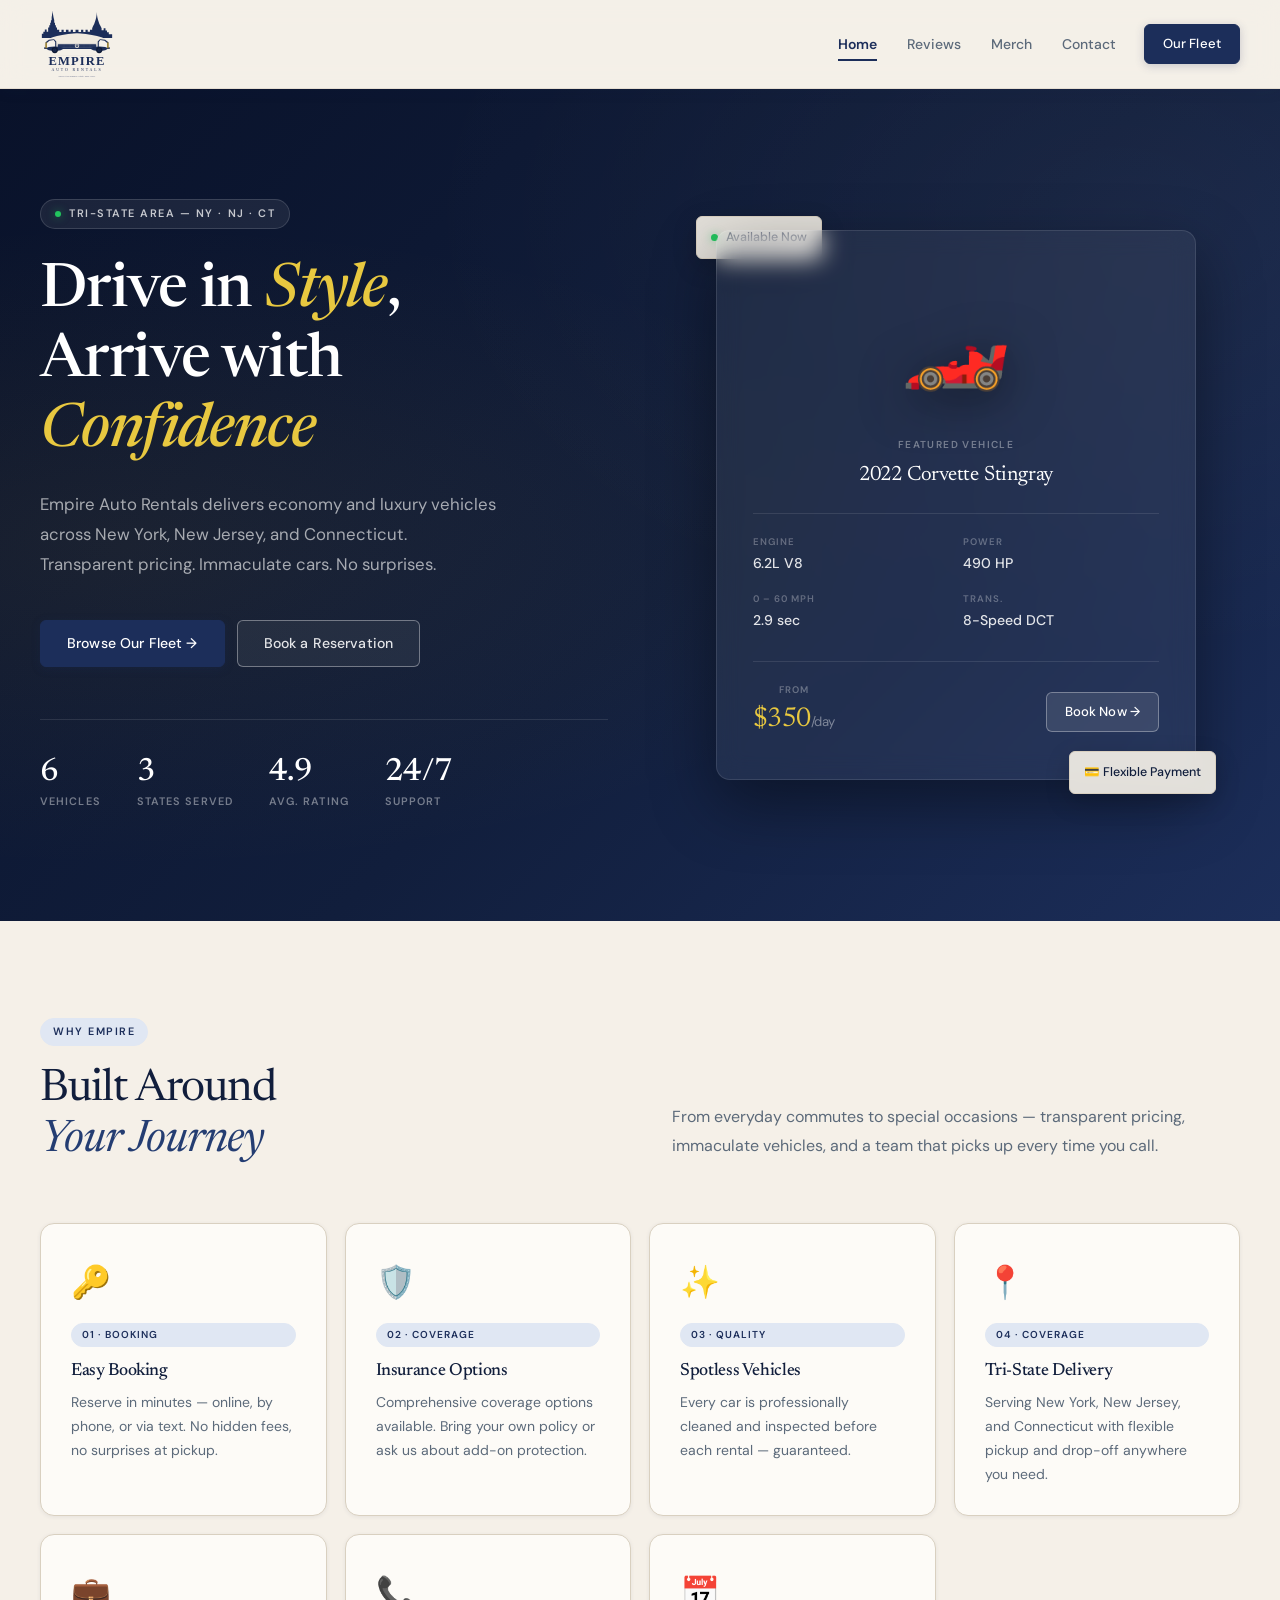
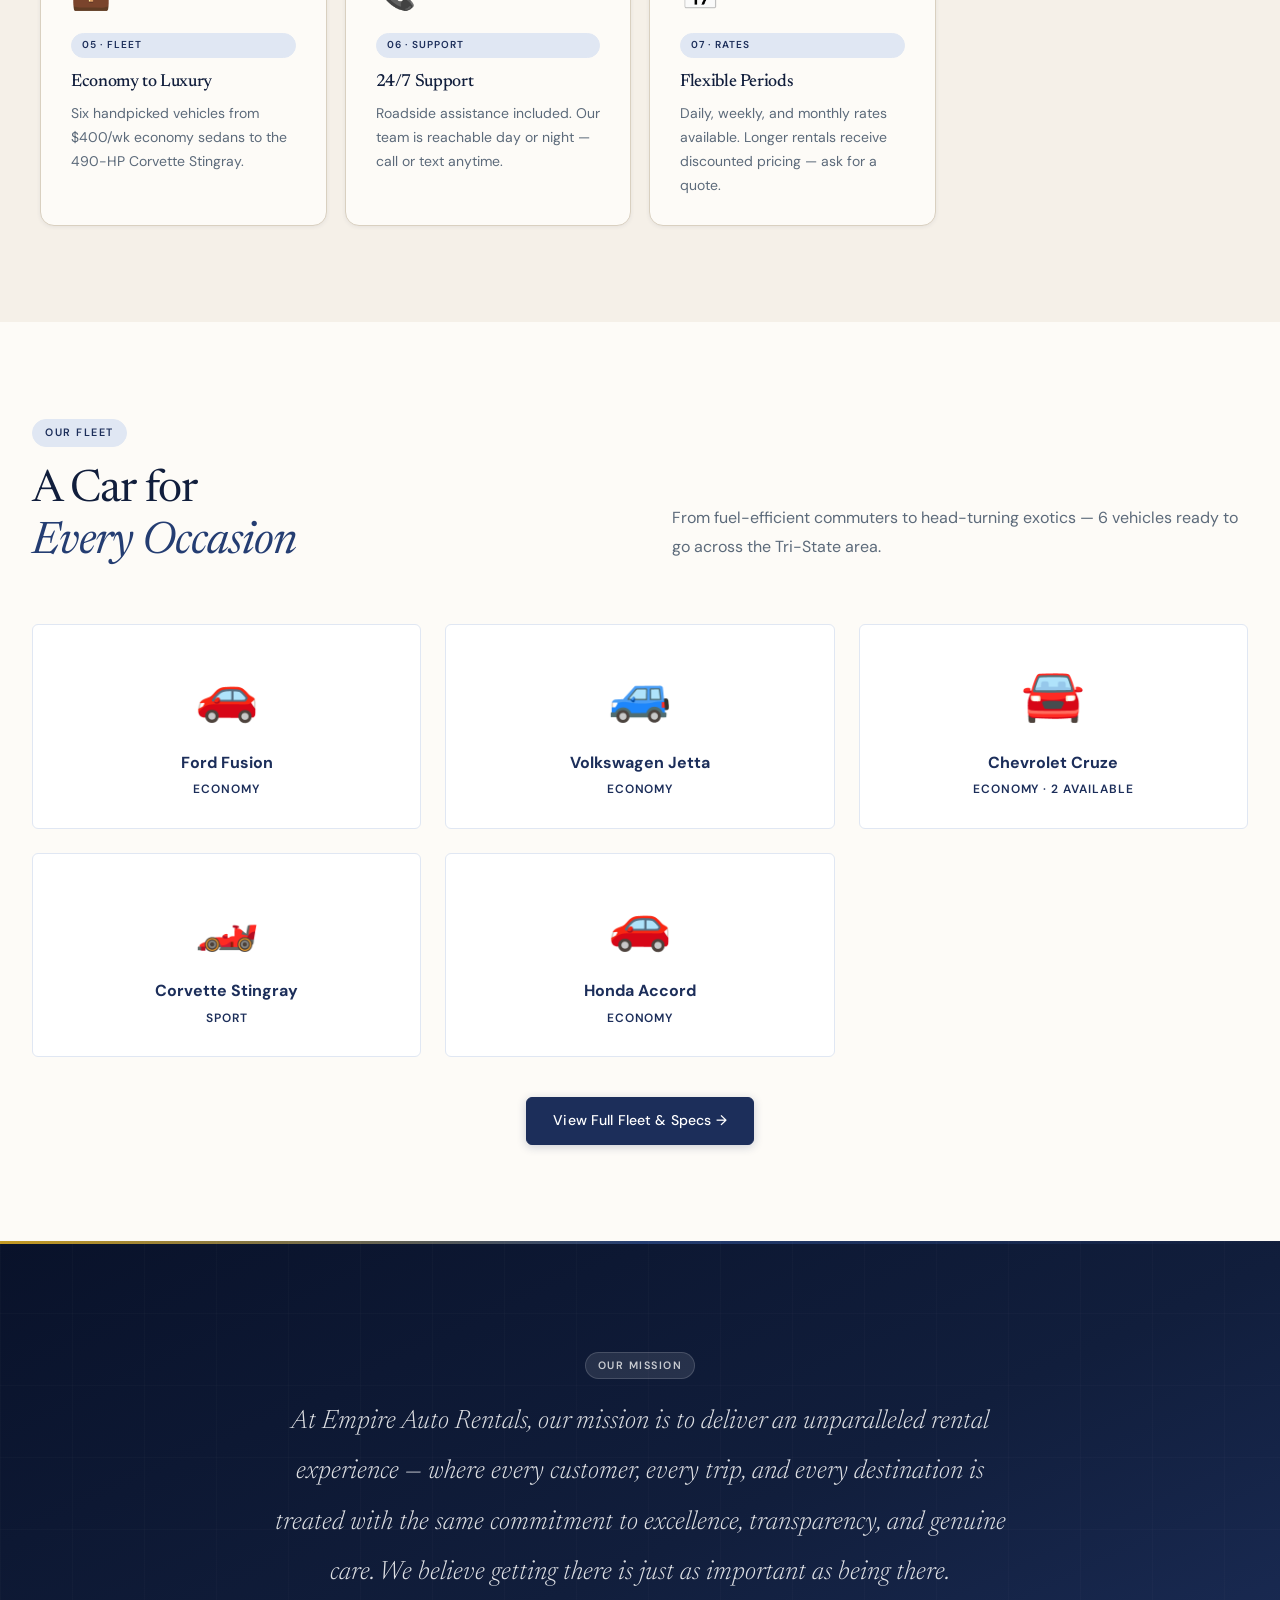
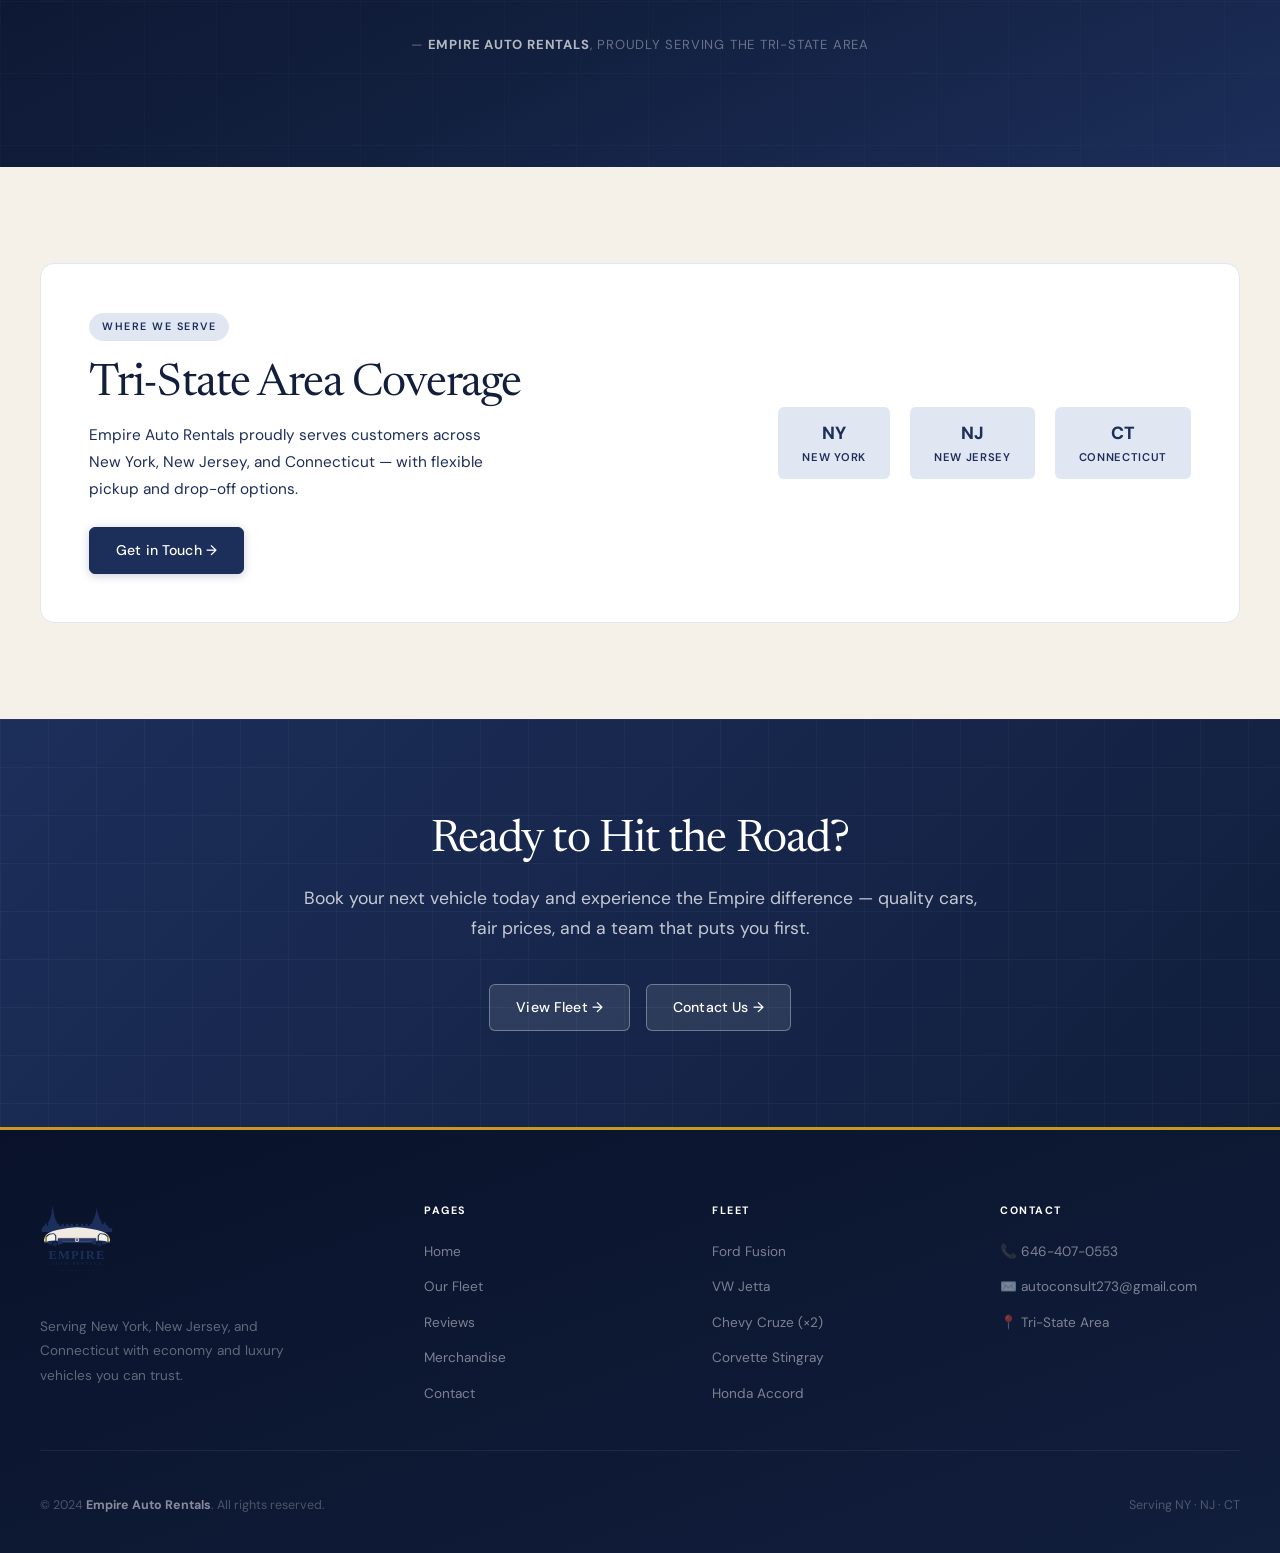
==== commit ba039f19: "Restore original logo in navbar, increase navbar height to fit logo" ====
--- a/index.html
+++ b/index.html
@@ -105,7 +105,7 @@
   <nav class="navbar">
     <div class="nav-inner">
       <a href="index.html" class="nav-logo">
-        <img src="images/logo-nav.svg" alt="Empire Auto Rentals" style="height:48px;width:auto;display:block">
+        <img src="images/logo.svg" alt="Empire Auto Rentals" style="height:72px;width:auto;display:block">
       </a>
       <ul class="nav-links">
         <li><a href="index.html"        class="nav-link active">Home</a></li>
@@ -350,7 +350,7 @@
       <div class="footer-top">
         <div class="footer-brand">
           <a href="index.html" style="display:inline-block;margin-bottom:16px">
-            <img src="images/logo.svg" alt="Empire Auto Rentals" style="height:64px;width:auto;display:block">
+            <img src="images/logo.svg" alt="Empire Auto Rentals" style="height:72px;width:auto;display:block">
           </a>
           <p class="footer-tagline">
             Serving New York, New Jersey, and Connecticut with economy and luxury vehicles you can trust.
--- a/css/styles.css
+++ b/css/styles.css
@@ -206,7 +206,7 @@
   max-width: 1280px;
   margin: 0 auto;
   padding: 0 40px;
-  height: 68px;
+  height: 88px;
   display: flex;
   align-items: center;
   justify-content: space-between;
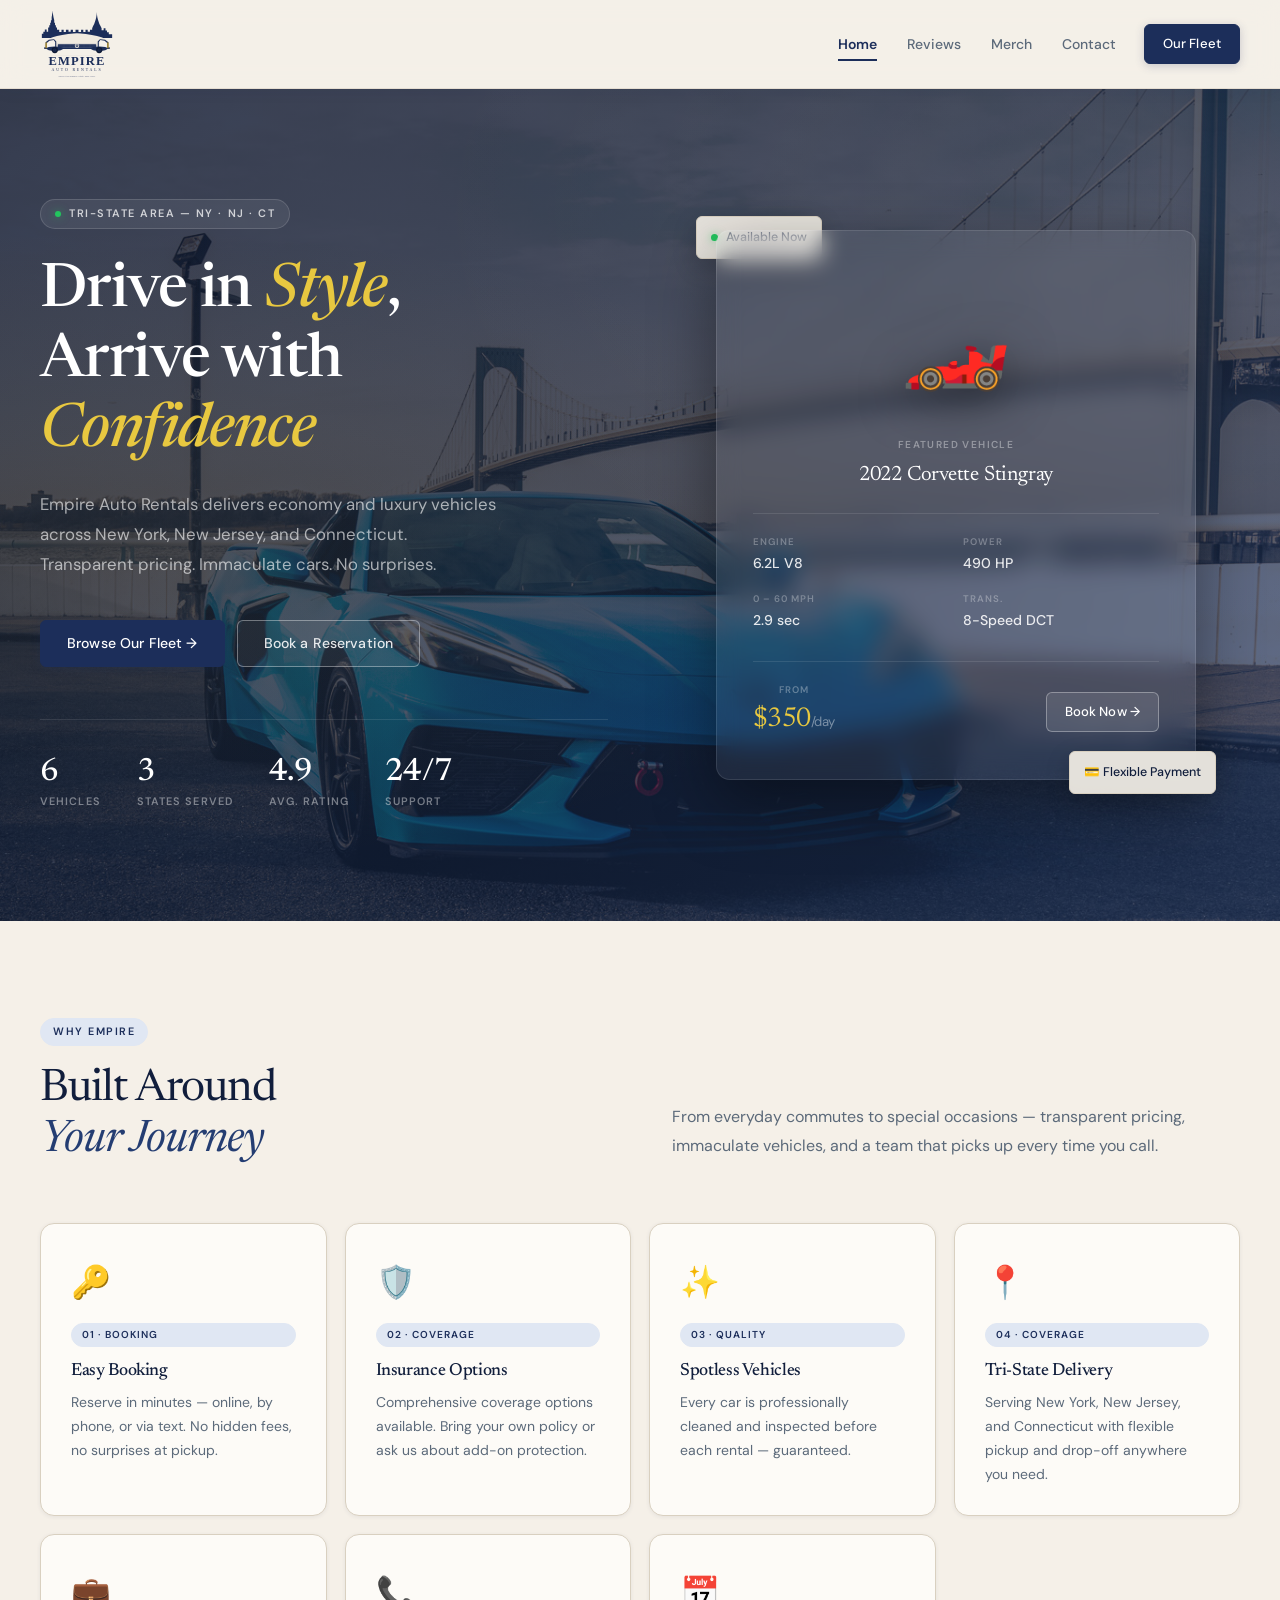
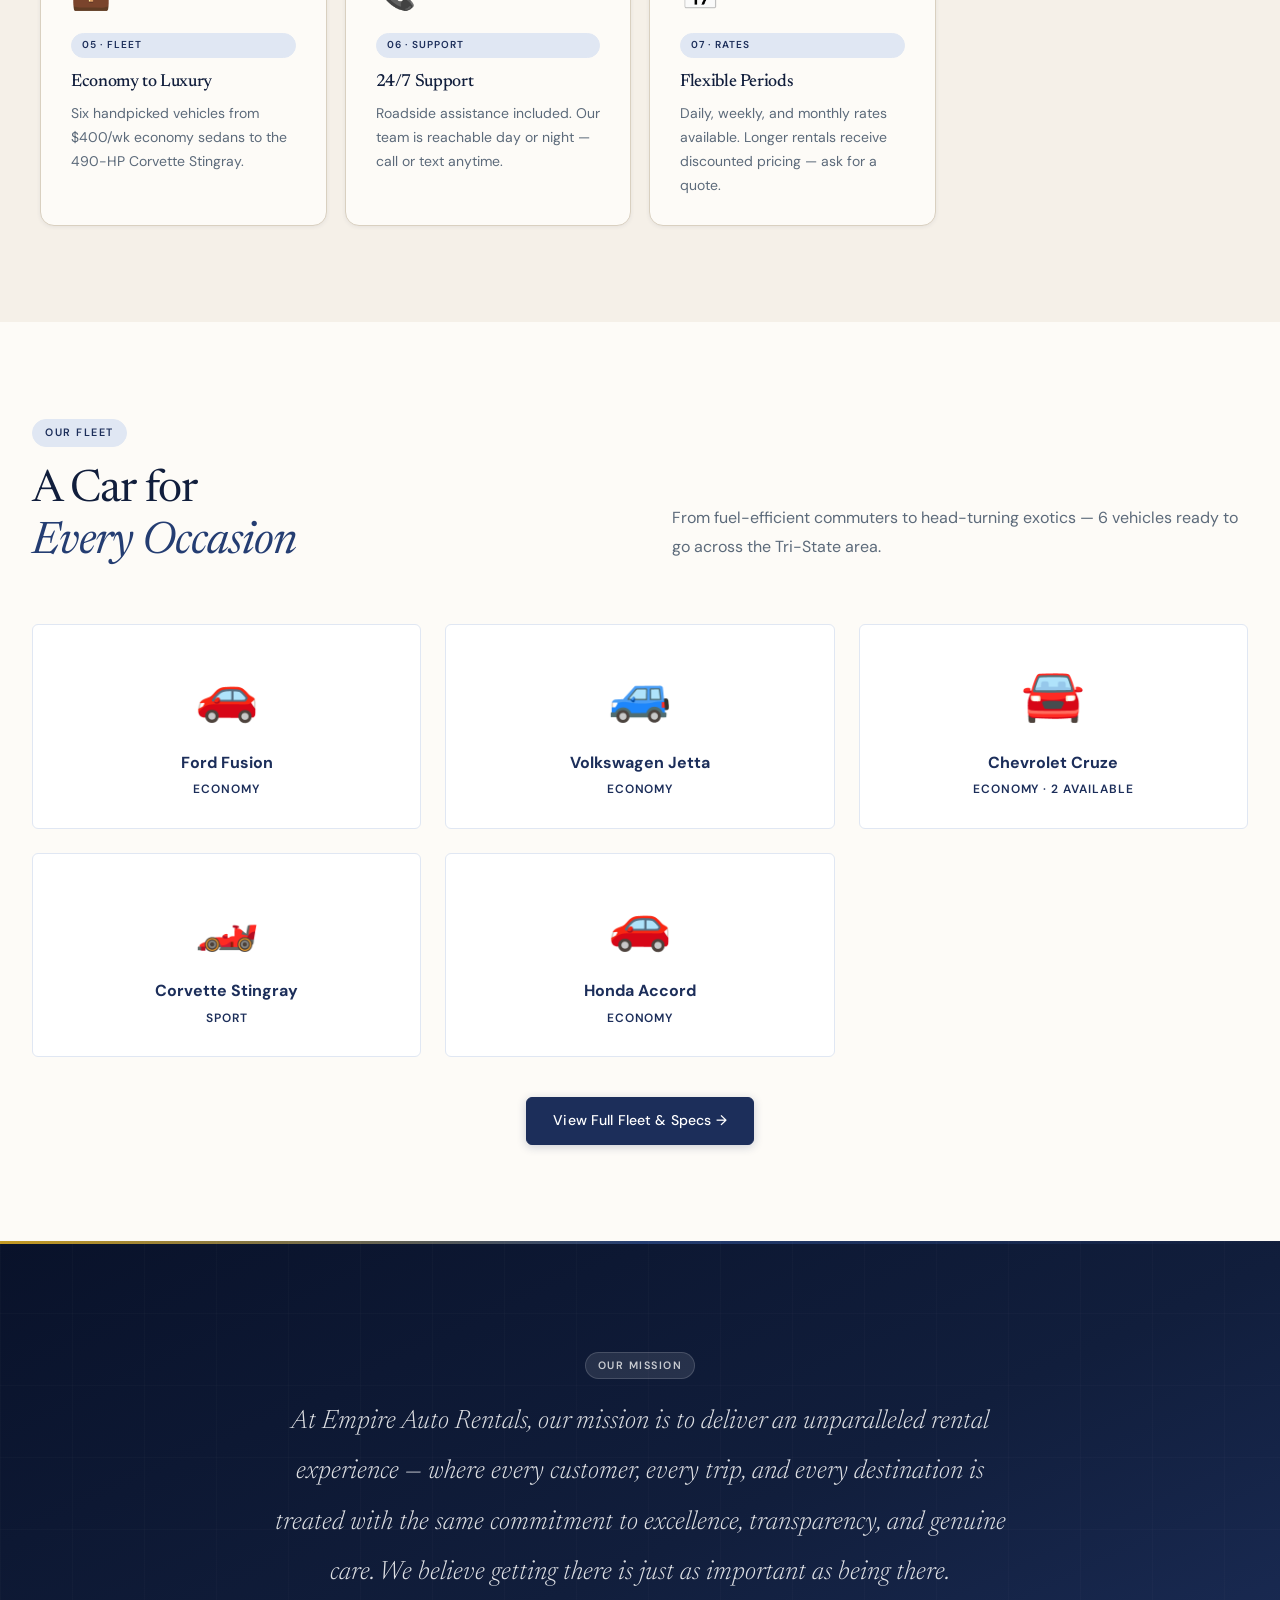
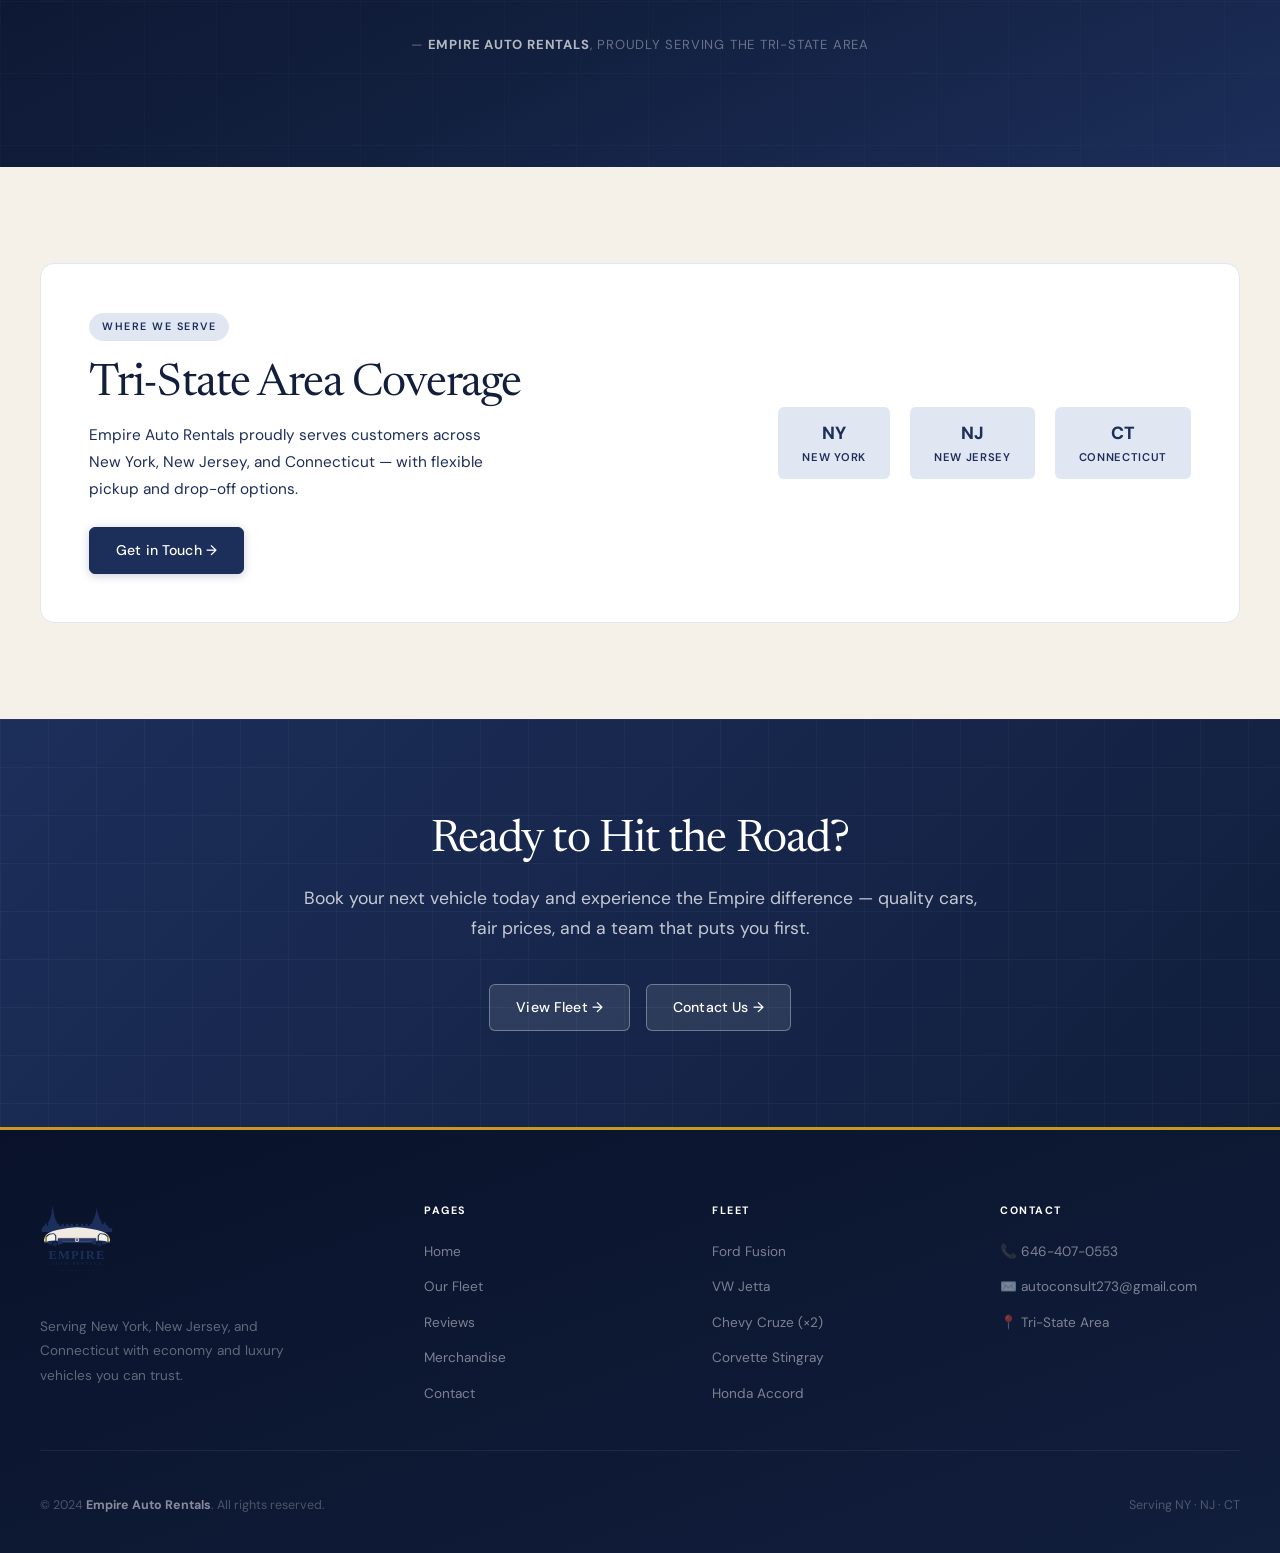
==== commit 5c677495: "Remove contact form, add Corvette hero background on homepage" ====
--- a/index.html
+++ b/index.html
@@ -121,7 +121,7 @@
   </nav>
 
   <!-- ===== HERO ===== -->
-  <section class="hero">
+  <section class="hero" style="background: linear-gradient(135deg, rgba(9,18,42,0.82) 0%, rgba(17,30,60,0.75) 55%, rgba(28,46,90,0.68) 100%), url('images/Vet%2011.jpg') center/cover no-repeat;">
     <div class="hero-inner">
       <div class="hero-content">
         <div class="hero-badge">
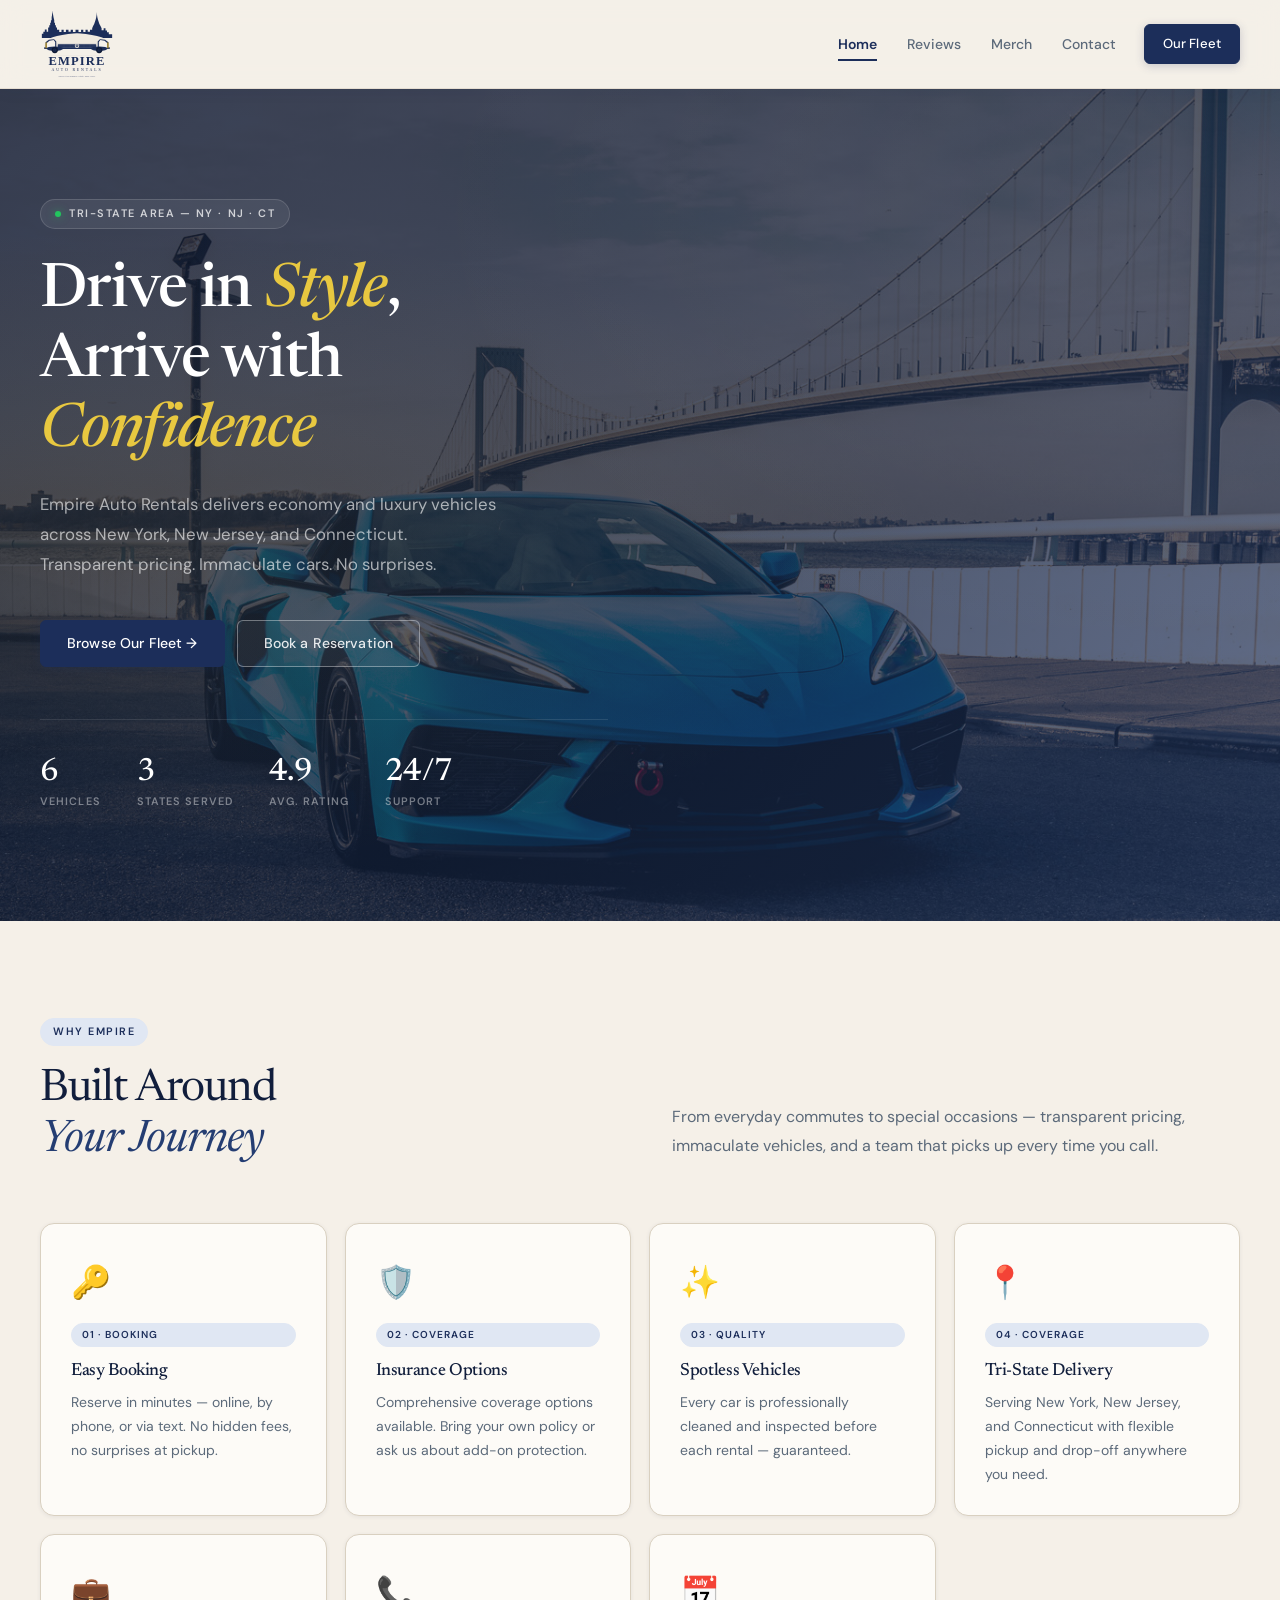
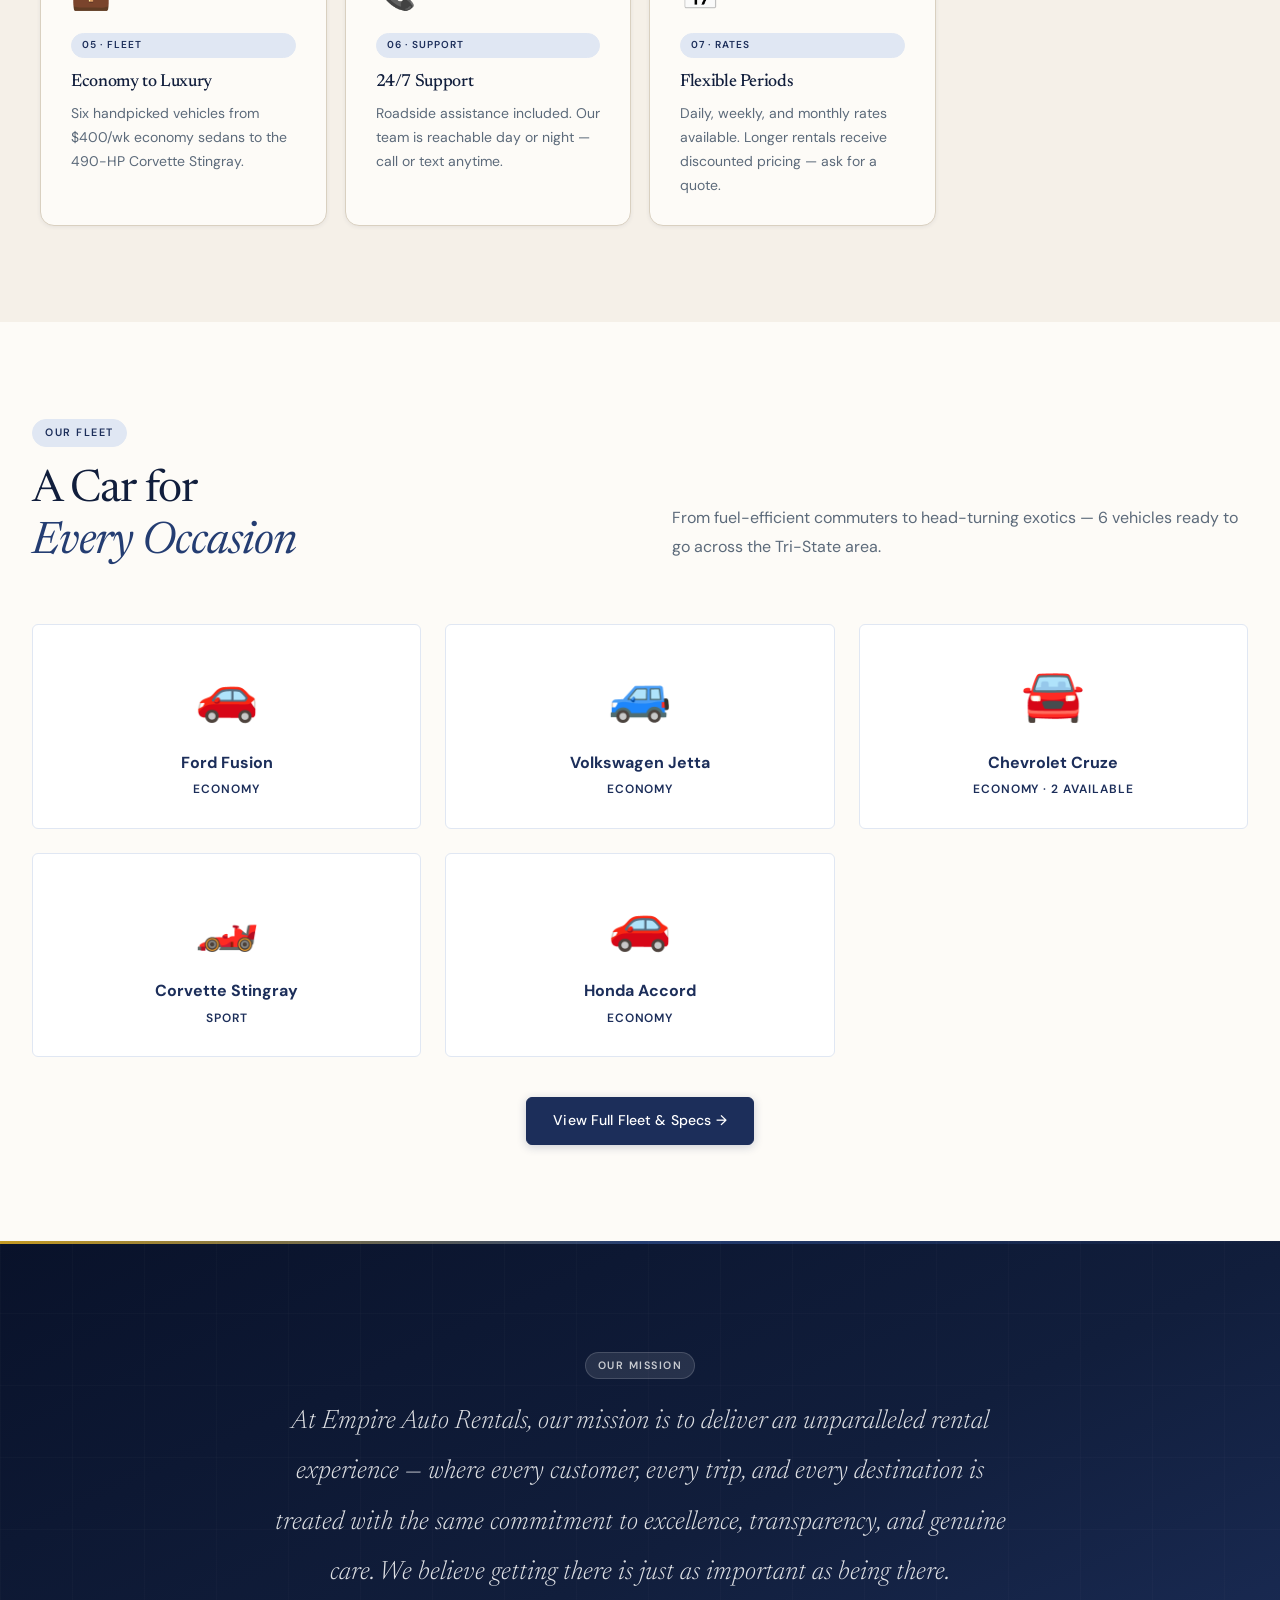
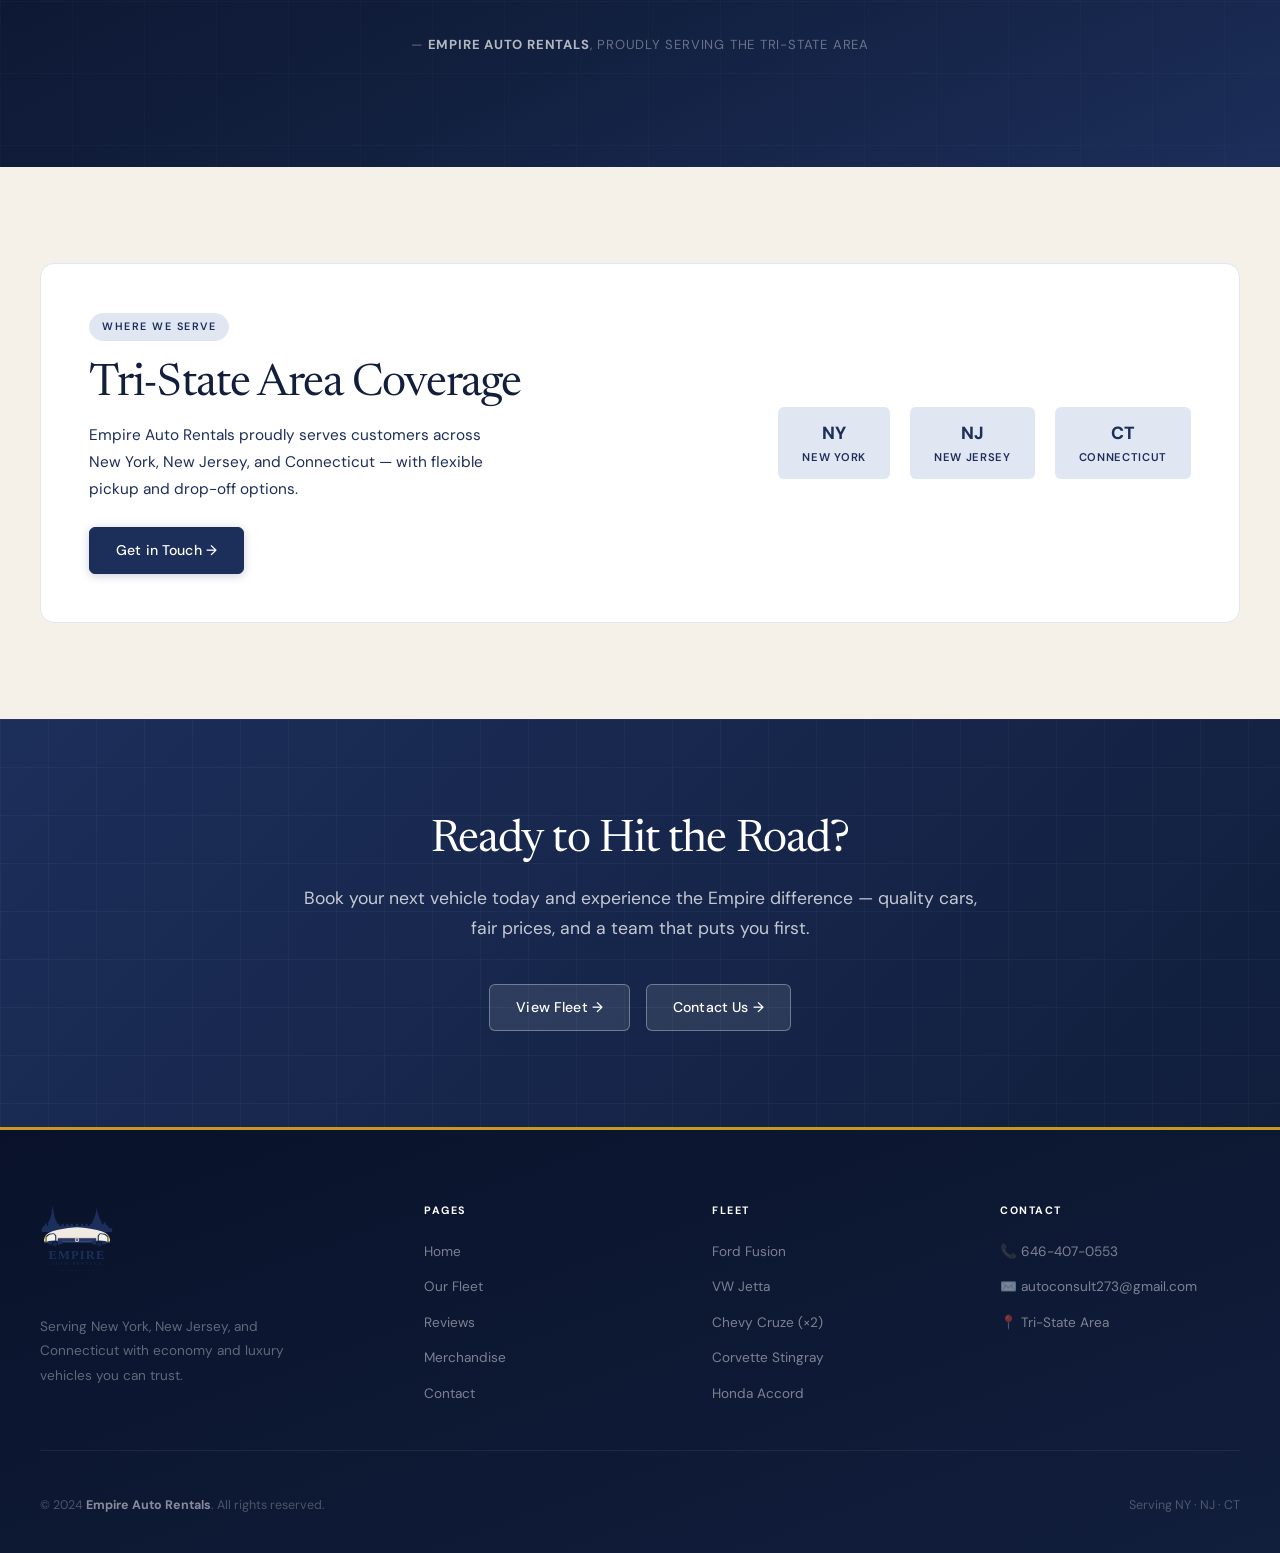
==== commit 40590335: "Remove Corvette stats card from homepage hero" ====
--- a/index.html
+++ b/index.html
@@ -156,47 +156,6 @@
           </div>
         </div>
       </div>
-      <div class="hero-visual">
-        <div class="hero-car-showcase">
-          <div class="floating-badge badge-tl">
-            <div class="dot"></div> Available Now
-          </div>
-          <div class="hero-car-card">
-            <div class="hero-car-icon">🏎️</div>
-            <div class="hero-car-label">Featured Vehicle</div>
-            <div class="hero-car-name">2022 Corvette Stingray</div>
-            <div class="hero-car-divider"></div>
-            <div class="hero-car-specs">
-              <div>
-                <span class="hero-spec-label">Engine</span>
-                <span class="hero-spec-value">6.2L V8</span>
-              </div>
-              <div>
-                <span class="hero-spec-label">Power</span>
-                <span class="hero-spec-value">490 HP</span>
-              </div>
-              <div>
-                <span class="hero-spec-label">0 – 60 mph</span>
-                <span class="hero-spec-value">2.9 sec</span>
-              </div>
-              <div>
-                <span class="hero-spec-label">Trans.</span>
-                <span class="hero-spec-value">8-Speed DCT</span>
-              </div>
-            </div>
-            <div class="hero-card-footer">
-              <div>
-                <div class="hero-price-label">From</div>
-                <div class="hero-price-val">$350<span>/day</span></div>
-              </div>
-              <a href="https://widget.wheelbasepro.com/?dealer_id=5032721&store_type=auto" class="btn btn-ghost btn-sm" target="_blank" rel="noopener">Book Now →</a>
-            </div>
-          </div>
-          <div class="floating-badge badge-br">
-            💳 Flexible Payment
-          </div>
-        </div>
-      </div>
     </div>
   </section>
 
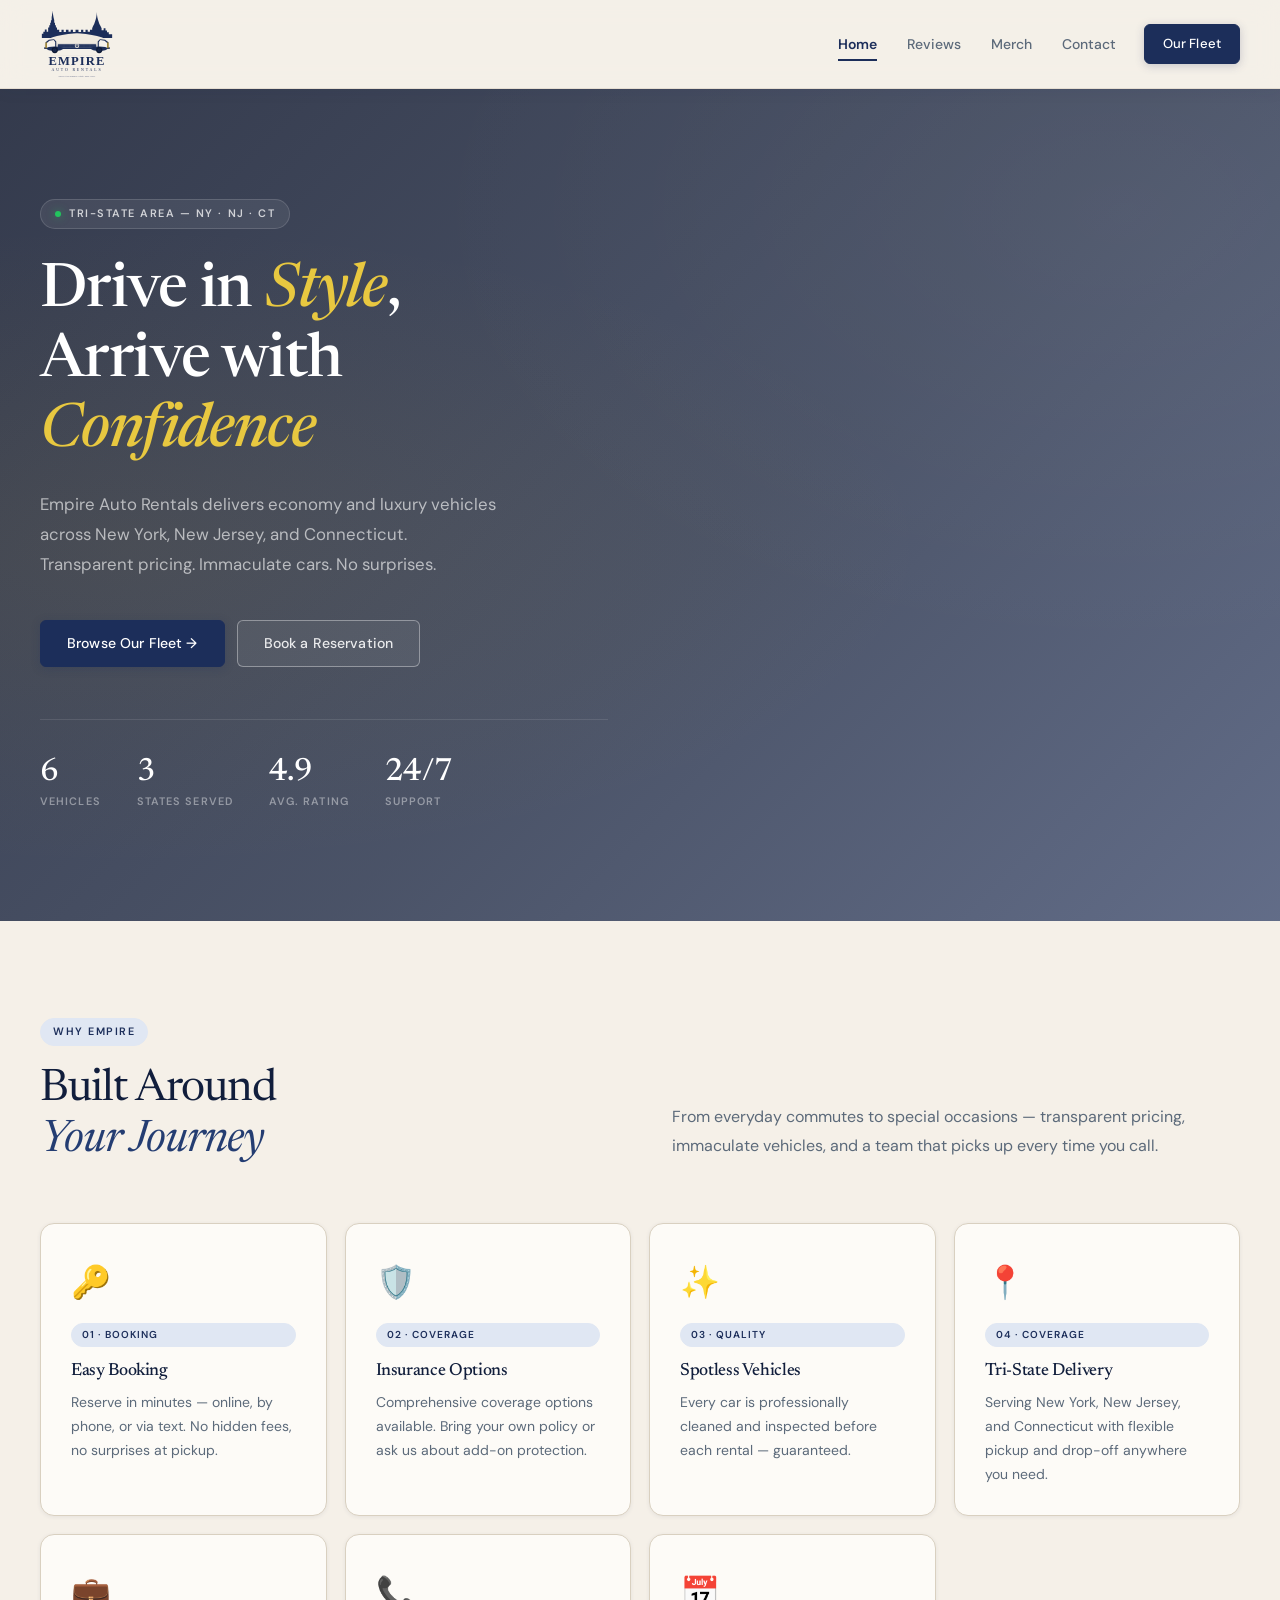
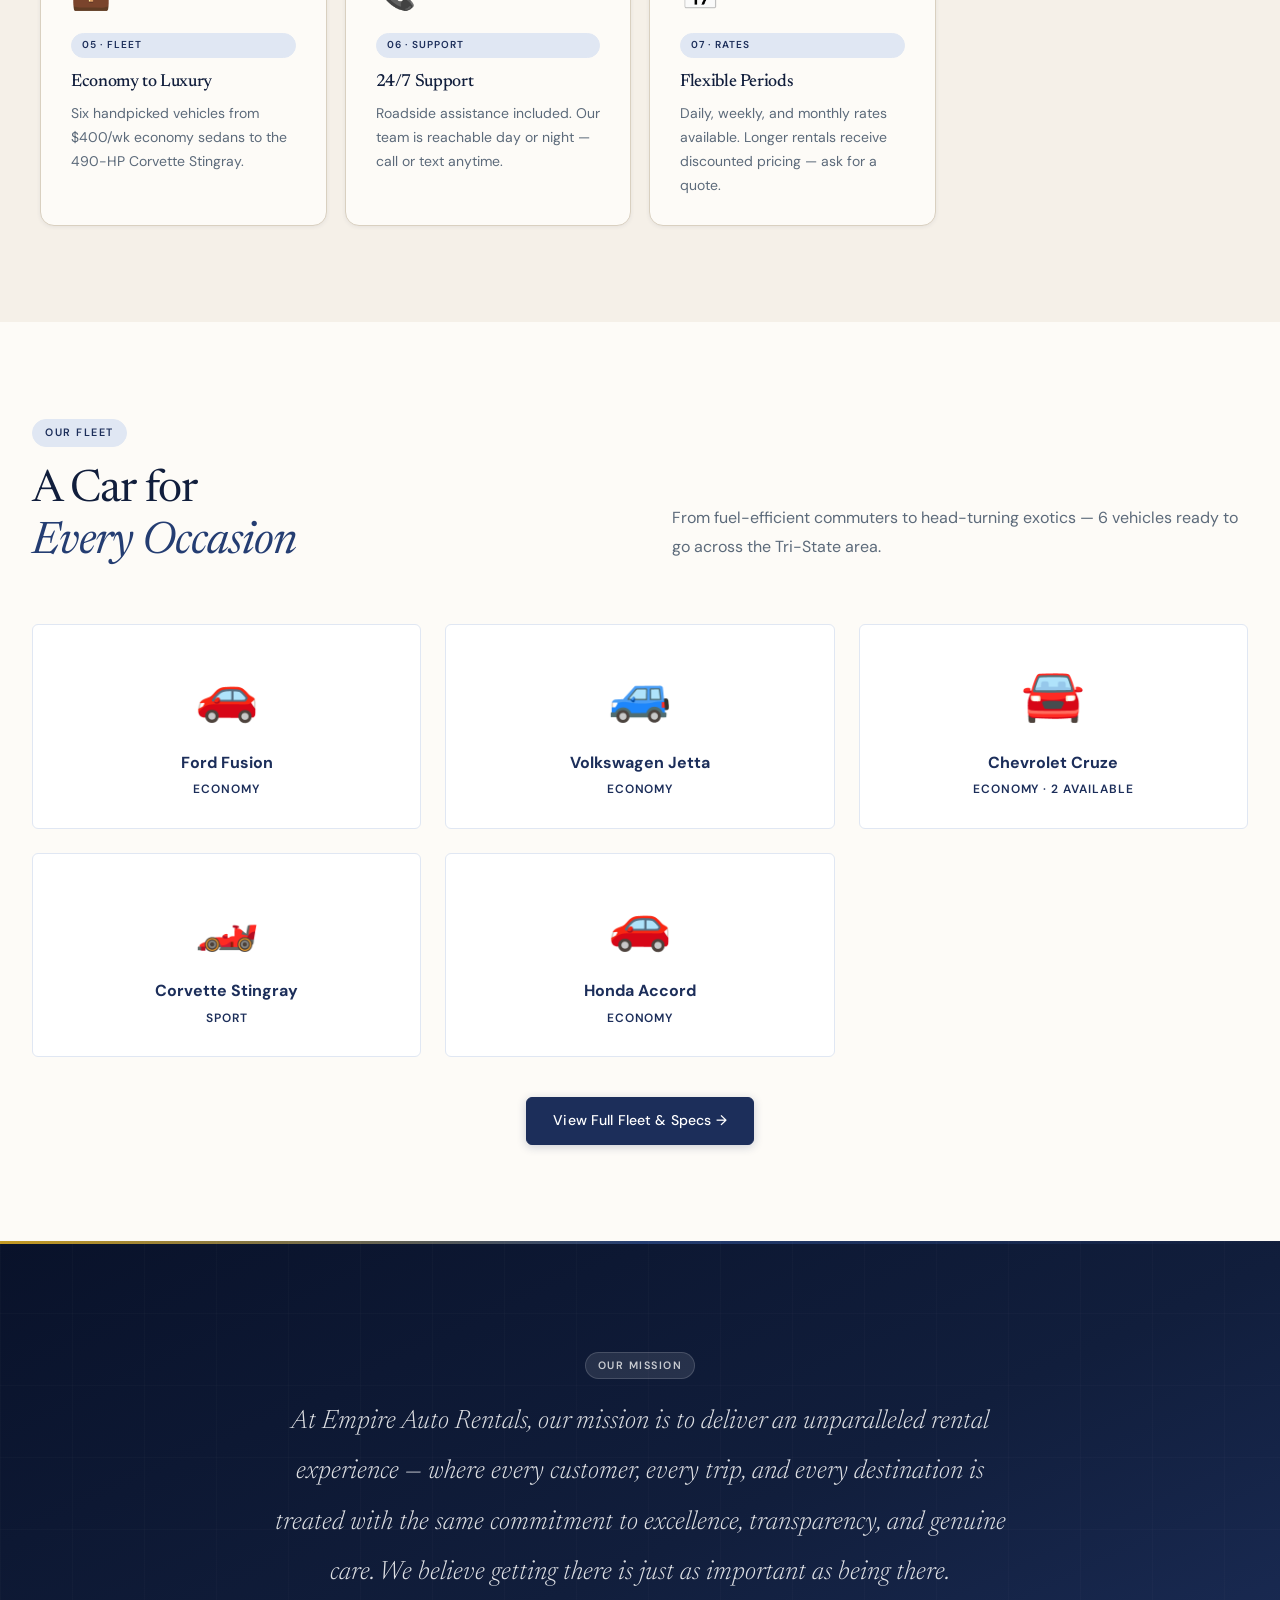
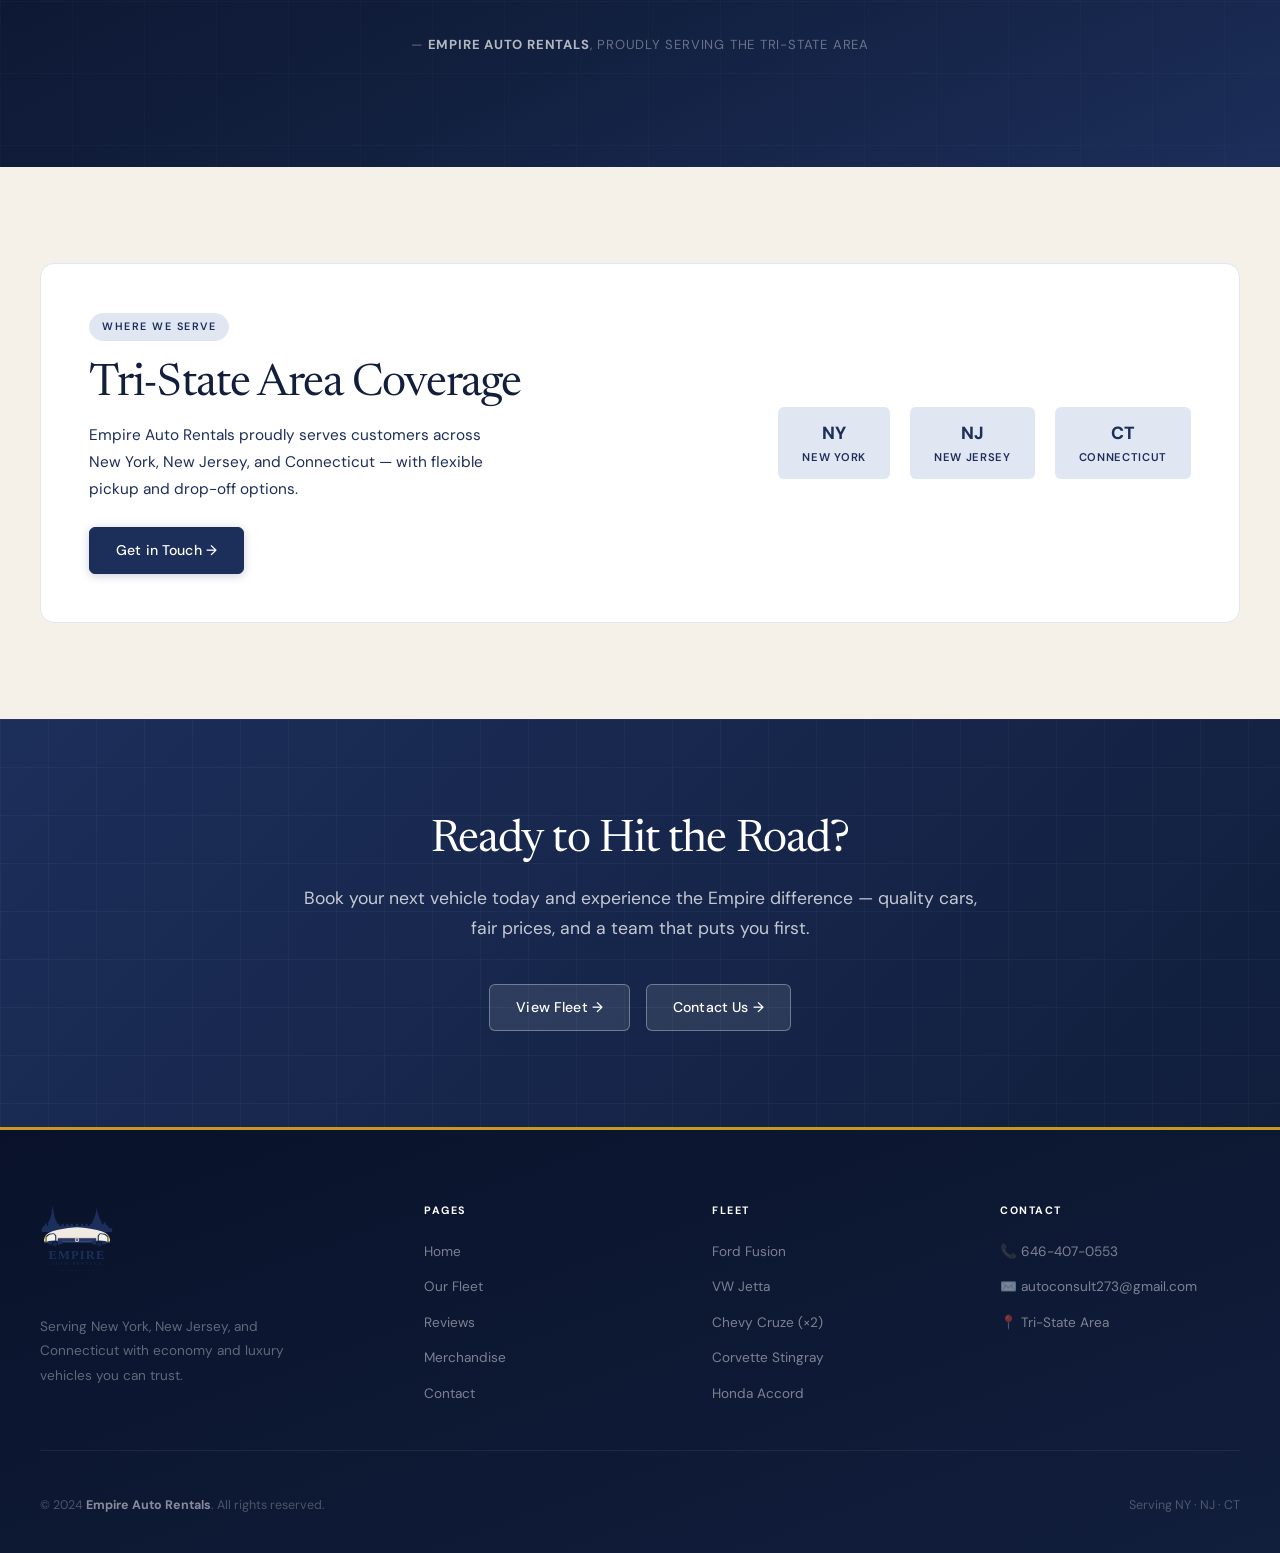
==== commit 612db171: "Jetta hero background, remove roadside FAQ, update insurance FAQ" ====
--- a/index.html
+++ b/index.html
@@ -121,7 +121,7 @@
   </nav>
 
   <!-- ===== HERO ===== -->
-  <section class="hero" style="background: linear-gradient(135deg, rgba(9,18,42,0.82) 0%, rgba(17,30,60,0.75) 55%, rgba(28,46,90,0.68) 100%), url('images/Vet%2011.jpg') center/cover no-repeat;">
+  <section class="hero" style="background: linear-gradient(135deg, rgba(9,18,42,0.82) 0%, rgba(17,30,60,0.75) 55%, rgba(28,46,90,0.68) 100%), url('images/Jetta%206.jpg') center/cover no-repeat;">
     <div class="hero-inner">
       <div class="hero-content">
         <div class="hero-badge">
@@ -135,7 +135,7 @@
         </p>
         <div class="hero-actions">
           <a href="https://widget.wheelbasepro.com/?dealer_id=5032721&store_type=auto" class="btn btn-primary" target="_blank" rel="noopener">Browse Our Fleet →</a>
-          <a href="contact.html" class="btn btn-outline">Book a Reservation</a>
+          <a href="https://widget.wheelbasepro.com/?dealer_id=5032721&store_type=auto" class="btn btn-outline" target="_blank" rel="noopener">Book a Reservation</a>
         </div>
         <div class="hero-stats">
           <div>
